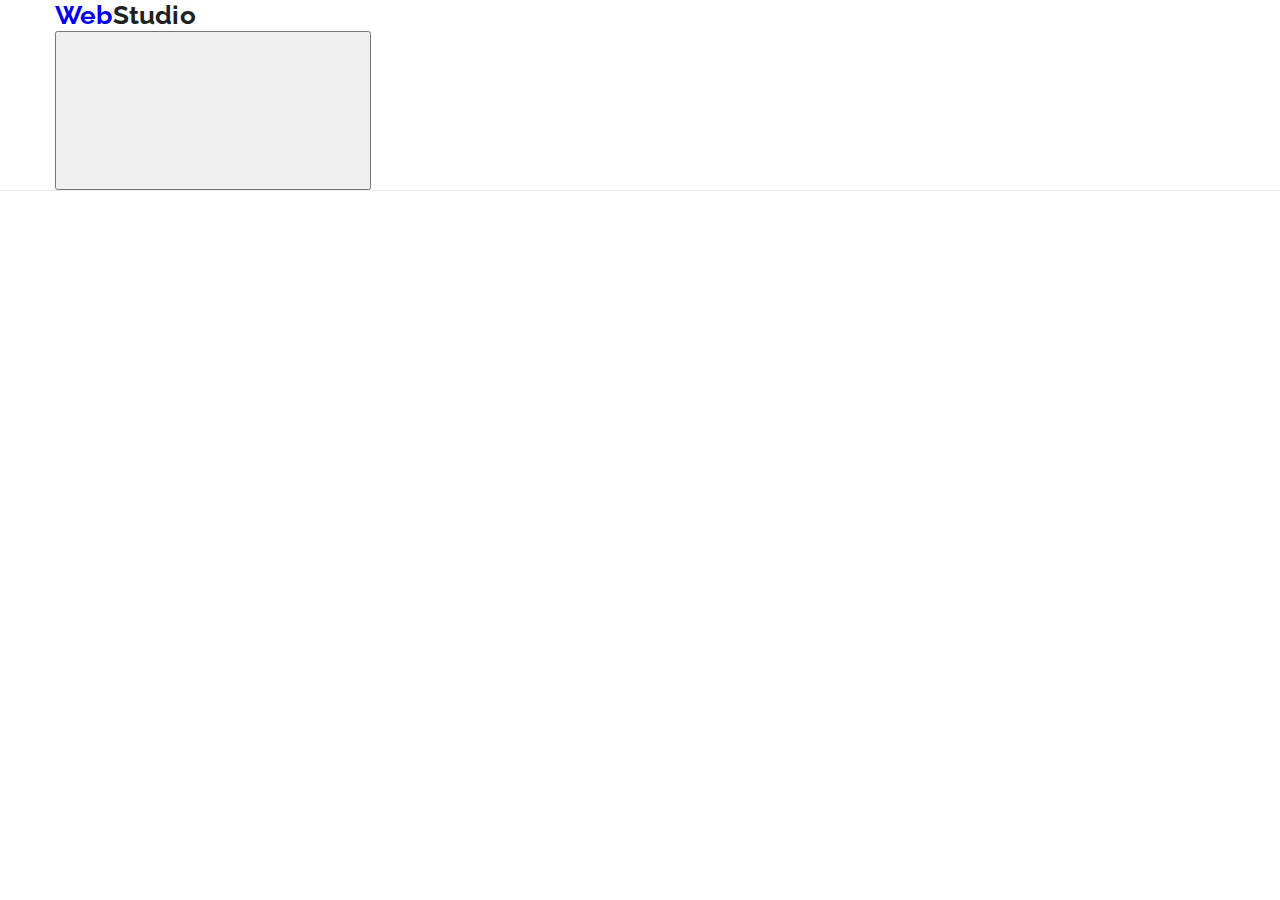
==== index.html @ 65d3c12d "hw-8" ====
<!DOCTYPE html>
<html lang="en">

<head>
    <meta charset="UTF-8">
    <meta name="viewport" content="width=device-width, initial-scale=1.0">
    <title>Document</title>
    <link rel="stylesheet" href="https://cdnjs.cloudflare.com/ajax/libs/modern-normalize/1.0.0/modern-normalize.min.css">
    <link href="https://fonts.googleapis.com/css2?family=Raleway:wght@700&family=Roboto:wght@400;500;700;900&display=swap" rel="stylesheet">
    <link rel="stylesheet" href="./css/main.css">
    <link rel="preconnect" href="https://fonts.gstatic.com">
    
</head>

<body>
    <!--Navbar-->
    <header>
        <div class="container" >
            <nav class="nav-bar">
                <a href="index.html" class="logo-title"> 
                    Web<span class="logoweb" >Studio</span>
                </a>
                <button class="burger-btn">
                    <svg class="burger-icon">
                        <use></use>
                    </svg>
                </button>
                <ul class="list-nav list">
                    <li class="item"><a class="current" href="./index.html" >Студия</a></li>
                    <li class="item"><a class="head-link" href="./portfolio.html">Портфолио</a></li>
                    <li class="item"><a class="head-link" href="#" >Контакты</a></li>
                </ul>
            </nav>  

    <!--Contacts container-->

            <ul class="auth-nav list">
                <li class="email-link">
                    <a href="mailto:info@devstudio.com" class="contacts">
                        <svg class="icon-envelope">
                        <use href="./img/sprite.svg#icon-envelope"></use>
                        </svg>info@devstudio.com </a >
                </li>
                <li class="tel-link">
                    <a href="tel:380961111111" class="contacts">
                        <svg class="icon-smartphone">
                            <use href="./img/sprite.svg#icon-smartphone"></use>
                            </svg>+38 096 111 11 11</a>

                </li>
            </ul>
        
        </div>
    </header>


    <!--Hero-->
<!-- 
    <main>
        <section class="hero">
            <div class="overlay">
            <h1 class="slogan-title">ЭФФЕКТИВНЫЕ РЕШЕНИЯ ДЛЯ ВАШЕГО БИЗНЕСА</h1>
            <a  class="modal-button"  href="#" data-modal-open >Заказать услугу</a>
            </div>
        </section> -->

    <!--Features-->

<!-- 
    <section class="features">
        <div class="section-features container">
            <ul class="list">
                <li class="skils">
                    <div class="skills-icon-link">
                        <svg class="skill-icon">
                            <use href="./img/sprite.svg#icon-antenna"></use>
                        </svg>
                    </div>
                    <h3 class="skils-list">ВНИМАНИЕ К ДЕТАЛЯМ</h3>
                    <p class="skils-title">Идейные соображения, а также начало повседневной работы по формированию позиции.</p>
                </li>
                <li class="skils">
                    <div class="skills-icon-link">
                        <svg class="skill-icon">
                            <use href="./img/sprite.svg#icon-clock"></use>
                        </svg>
                    </div>
                    <h3 class="skils-list">ПУНКТУАЛЬНОСТЬ</h3>
                    <p class="skils-title">Задача организации, в особенности же рамки и место обучения кадров влечет за собой.</p>
                </li>
                <li class="skils">
                    <div class="skills-icon-link">
                        <svg class="skill-icon">
                            <use href="./img/sprite.svg#icon-diagram"></use>
                        </svg>
                    </div>
                    <h3 class="skils-list">ПЛАНИРОВАНИЕ</h3>
                    <p class="skils-title">Равным образом консультация с широким активом в значительной степени обуславливает.</p>

                </li>
                <li class="skils">
                    <div class="skills-icon-link">
                        <svg class="skill-icon">
                            <use href="./img/sprite.svg#icon-astronaut"></use>
                        </svg>
                    </div>
                    <h3 class="skils-list">СОВРЕМЕННЫЕ ТЕХНОЛОГИИ </h3>
                    <p class="skils-title">Значимость этих проблем настолько очевидна, что реализация плановых заданий.</p>
                </li>
            </ul>
        </div>
    </section> -->

        <!--What are we doing-->
        <!-- <div class="img-container">
                <div>
                    <h2 class="section-slogan">Чем мы занимаемся</h2>
                        <ul class="img list">
                            <li>
                                <div class="product">
                                    <img  src="./img/laptop.jpg" alt="coding1">
                                    <div class="image-overlay">
                                        <h3 class="image-title">ДОСТУПНЫЕ ПРИЛОЖЕНИЯ</h3>
                                    </div>
                                </div>
                            </li>
                            <li>
                                <div class="product">
                                    <img class="coding-photo "  src="./img/iphone.jpg" alt="coding2">
                                    <div class="image-overlay">
                                        <h3 class="image-title">МОБИЛЬНЫЕ ПРИЛОЖЕНИЯ</h3>
                                    </div>
                                </div>   
                            </li>
                            
                            <li>
                                <div class="product">
                                    <img  src="./img/pixels.jpg" alt="coding3">
                                    <div class="image-overlay">
                                        <h3 class="image-title">ДИЗАЙНЕРСКИЕ РЕШЕНИЯ</h3>
                                    </div>
                                </div>   
                            </li> 
                            
                        </ul>
                </div> 
        </div> -->

        <!--Our team section-->
        <!-- <section class="our-team-container">
            <div class="our-team">
                <h2 class="section-slogan">Наша команда</h2>
                <ul class="team list">
                    <li class="team-person">
                        <img src="./img//igor.jpg" alt="photo of igor" width="270">
                        <div class="descr-container">
                            <h3 class="names">Игорь Демьяненько</h3>
                            <p class="profession">Product Designer</p>
                            <ul class="social-links list">
                                <li class="instagram">
                                    <a class="icon-link" href="#">
                                        <svg class="social-icon">
                                            <use href="./img/sprite.svg#icon-instagram"></use>
                                        </svg>
                                    </a>
                                </li>
                                <li class="twitter">
                                    <a class="icon-link" href="#">
                                        <svg class="social-icon">
                                            <use href="./img/sprite.svg#icon-twitter"></use>
                                        </svg>
                                    </a>
                                </li>
                                <li class="facebook">
                                    <a class="icon-link" href="#">
                                        <svg class="social-icon">
                                            <use href="./img/sprite.svg#icon-facebook"></use>
                                        </svg>
                                    </a>
                                </li>
                                <li class="linkedin">
                                    <a class="icon-link" href="#">
                                        <svg class="social-icon">
                                            <use href="./img/sprite.svg#icon-linkedin"></use>
                                        </svg>
                                    </a>
                                </li>
                            </ul>
                        </div>
                    </li>
                    <li class="team-person">
                        <img src="./img//olga.jpg" alt="photo of olga" width="270">
                        <div class="descr-container">
                            <h3 class="names">Ольга Репина</h3>
                            <p class="profession">Frontend Developer</p>
                            <ul class="social-links list">
                                <li class="instagram">
                                    <a class="icon-link" href="#">
                                        <svg class="social-icon">
                                            <use href="./img/sprite.svg#icon-instagram"></use>
                                        </svg>
                                    </a>
                                </li>
                                <li class="twitter">
                                    <a class="icon-link" href="#">
                                        <svg class="social-icon">
                                            <use href="./img/sprite.svg#icon-twitter"></use>
                                        </svg>
                                    </a>
                                </li>
                                <li class="facebook">
                                    <a class="icon-link" href="#">
                                        <svg class="social-icon">
                                            <use href="./img/sprite.svg#icon-facebook"></use>
                                        </svg>
                                    </a>
                                </li>
                                <li class="linkedin">
                                    <a class="icon-link" href="#">
                                        <svg class="social-icon">
                                            <use href="./img/sprite.svg#icon-linkedin"></use>
                                        </svg>
                                    </a>
                                </li>
                            </ul>
                        </div>
                    </li>
                    <li class="team-person">
                        <img src="./img/nikolay.jpg" alt="photo of nikolay" width="270">
                        <div class="descr-container">
                            <h3 class="names">Николай Тарасов</h3>
                            <p class="profession">Marketing</p>
                            <ul class="social-links list">
                                <li class="instagram">
                                    <a class="icon-link" href="#">
                                        <svg class="social-icon">
                                            <use href="./img/sprite.svg#icon-instagram"></use>
                                        </svg>
                                    </a>
                                </li>
                                <li class="twitter">
                                    <a class="icon-link" href="#">
                                        <svg class="social-icon">
                                            <use href="./img/sprite.svg#icon-twitter"></use>
                                        </svg>
                                    </a>
                                </li>
                                <li class="facebook">
                                    <a class="icon-link" href="#">
                                        <svg class="social-icon">
                                            <use href="./img/sprite.svg#icon-facebook"></use>
                                        </svg>
                                    </a>
                                </li>
                                <li class="linkedin">
                                    <a class="icon-link" href="#">
                                        <svg class="social-icon">
                                            <use href="./img/sprite.svg#icon-linkedin"></use>
                                        </svg>
                                    </a>
                                </li>
                            </ul>
                        </div>
                    </li>
                    <li class="team-person">
                        <img src="./img//mihail.jpg" alt="photo of mihail" width="270">
                        <div class="descr-container">
                            <h3 class="names">Михаил Ермаков</h3>
                            <p class="profession">UI Designer</p>
                            <ul class="social-links list">
                                <li class="instagram">
                                    <a class="icon-link" href="#">
                                        <svg class="social-icon">
                                            <use href="./img/sprite.svg#icon-instagram"></use>
                                        </svg>
                                    </a>
                                </li>
                                <li class="twitter">
                                    <a class="icon-link" href="#">
                                        <svg class="social-icon">
                                            <use href="./img/sprite.svg#icon-twitter"></use>
                                        </svg>
                                    </a>
                                </li>
                                <li class="facebook">
                                    <a class="icon-link" href="#">
                                        <svg class="social-icon">
                                            <use href="./img/sprite.svg#icon-facebook"></use>
                                        </svg>
                                    </a>
                                </li>
                                <li class="linkedin">
                                    <a class="icon-link" href="#">
                                        <svg class="social-icon">
                                            <use href="./img/sprite.svg#icon-linkedin"></use>
                                        </svg>
                                    </a>
                                </li>
                            </ul>
                        </div>
                    </li>
                </ul>
            </div>
        </section> -->
<!--Regular customers-->
<!-- <section>
    <div class="clients-container">
        <h2 class="section-slogan">Постоянные клиенты</h2>
        <ul class="logo-list list">
            <li class="logo">
                <a class="logo-link" href="#">
                    <svg class="logo-icon">
                        <use href="./img/sprite.svg#icon-logo"  ></use>
                    </svg>
                </a>
            </li>
            <li class="logo">
                <a class="logo-link" href="#">
                    <svg class="logo-icon">
                        <use href="./img/sprite.svg#icon-logo-2"></use>
                    </svg>
                </a>
            </li>
            <li class="logo">
                <a class="logo-link" href="#">
                    <svg class="logo-icon">
                        <use href="./img/sprite.svg#icon-logo-3"></use>
                    </svg>
                </a>
            </li>
            <li class="logo">
                <a class="logo-link" href="#">
                    <svg class="logo-icon" >
                        <use href="./img/sprite.svg#icon-logo-4-1" ></use>
                    </svg>
                </a>
            </li>
            <li class="logo">
                <a class="logo-link" href="#">
                    <svg class="logo-icon">
                        <use href="./img/symbol-defs.svg#icon-logo-5-2"  ></use>
                    </svg>
                </a>
            </li>
            <li class="logo">
                <a class="logo-link" href="#">
                    <svg class="logo-icon" >
                        <use href="./img/sprite.svg#icon-logo-6-1" ></use>
                    </svg>
                </a>
            </li>
        </ul>
    </div>
</section>

</main> -->

    <!--Footer -->
    <!-- <footer class="page-footer">
        <div class="footer-container" >
            <div class="first-column">
                <a class="logo-title" href="./index.html">
                    <span>Web</span><span class="studio-footer">Studio</span>
                </a>
                <address class="location">
                    <span class="location-adress">г. Киев, пр-т Леси Украинки, 26</span> 
                </address>
                <ul class="footer-contacts">
                    <li class="footer-email"><a class="contacts-email"
                            href="mailto:info@devstudio.com">info@devstudio.com</a></li>
                    <li class="footer-tel"><a class="contacts-tel" href="tel:+380961111111">+38 096 111 11 11</a></li>
                </ul>
            </div>
        
        <div class="second-column">
            <p class="subscribe">Присоединяйтесь</p>
            <ul class="footer-social-links list">
                <li class="footer-social-item">
                    <a class="footer-icon-link" href="#">
                        <svg class="footer-social-icon">
                            <use href="./img/sprite.svg#icon-instagram"></use>
                        </svg>
                    </a>
                </li>
                <li class="footer-social-item">
                    <a class="footer-icon-link" href="#">
                        <svg class="footer-social-icon">
                            <use href="./img/sprite.svg#icon-twitter"></use>
                        </svg>
                    </a>
                </li>
                <li class="footer-social-item">
                    <a class="footer-icon-link" href="#">
                        <svg class="footer-social-icon">
                            <use href="./img/sprite.svg#icon-facebook"></use>
                        </svg>
                    </a>
                </li>
                <li class="footer-social-item">
                    <a class="footer-icon-link" href="#">
                        <svg class="footer-social-icon">
                            <use href="./img/sprite.svg#icon-linkedin"></use>
                        </svg>
                    </a>
                </li>
            </ul>
        </div>
        <div class="third-column">
            <p class="subscribe">ПОДПИШИТЕСЬ НА РАССЫЛКУ</p>
            <div class="input-foot-container">
                <label for="footer-mail">
                    <input class="footer-input" type="email" name="mail" id="footer-mail" placeholder="E-mail">
                </label>
                <button type="submit" class="subscribe-btn">Подпишитесь
                    <svg class="icon-send" width="24" height="24">
                        <use href="./img/sprite.svg#icon-icon-send"></use>
                    </svg>
                </button>

            </div>
        </div>
    </div>
    </footer> -->

    <!-- <div class="backdrop is-hidden" data-modal>
        <div class="modal">
            <button class="modal-close-button" data-modal-close>&#10006;</button>
            <div class="modal-form-container">
                <h2 class="modal-name">Оставьте свои данные, мы вам перезвоним</h2>
                <form class="form-field">
                    <div class="info-input">
                        <label for="name">Имя</label>
                        <input type="text" name="name" id="name">
                        <svg class="modal-icon" width="18" height="18">
                            <use href="./img/sprite.svg#icon-person-black"></use>
                        </svg>
                    </div>
                    <div class="info-input">
                        <label for="tel">Телефон</label>
                        <input type="tel" name="tel" id="tel">
                        <svg class="modal-icon" width="18" height="18">
                            <use href="./img/sprite.svg#icon-phone-black"></use>
                        </svg>
                    </div>
                    <div class="info-input">
                        <label for="mail">Почта</label  >
                        <input type="email" name="mail" id="mail" >
                        <svg class="modal-icon" width="18" height="18">
                            <use href="./img/sprite.svg#icon-email-black"></use>
                        </svg>
                    </div>
                    <div class="info-input">
                        <label for="comment">коментарий </label>
                        <textarea name="comment" id="comment" cols="30" rows="10" placeholder="Введите текст"></textarea>
                    </div>
                </form>
                <div class="policy">
                    <label for="policy" class="modal-policy-text">
                        <input class="modal-checkbox visually-hidden" type="checkbox" name="policy" id="policy">
                        <span class="icon">
                            Соглашаюсь с рассылкой и принимаю  <a class="terms" href="#">Условия договора</a>
                        </span>
                    </label>
                </div>

                <button type="submit" class="modal-submit">Отправить</button>

            </div>
        </div>
    </div> -->

    <script src="./js/modal.js"></script>
</body>

</html>
---- css/main.css ----
:root {
  --main-background-color:  #FFFFFF;
  --sec-background-color:#F5F4FA;
  --dark-background-color:#2F303A;
  --accent-color: #2196F3;
  --main-color: #212121;
  --secondary-color: #757575;
}

.modal-button {
  display: inline-block;
  min-width: 200px;
  border-radius: 4px;
  padding: 10px 32px;
  font-weight: 700;
  font-size: 16px;
  line-height: 1.9;
  text-decoration: none;
  text-align: center;
  color: var(--main-background-color);
  background: var(--accent-color);
}

.section-slogan {
  margin-bottom: 50px;
  margin-top: 0;
  font-size: 36px;
  line-height: 1.17;
  text-align: center;
}

.subscribe-btn {
  padding: 10px 29px;
  margin-left: 12px;
  font-size: 16px;
  line-height: 1.87;
  font-weight: 700;
  letter-spacing: 0.03em;
  display: flex;
  align-items: center;
  justify-content: center;
  border-style: none;
  color: var(--main-background-color);
  background-color: var(--accent-color);
  box-shadow: 0px 4px 4px rgba(0, 0, 0, 0.15);
  border-radius: 4px;
  cursor: pointer;
}

.page-footer {
  padding-left: 15px;
  padding-right: 15px;
  margin-left: auto;
  margin-right: auto;
  height: 252px;
  padding-top: 60px;
  padding-bottom: 60px;
  background-color: var(--dark-background-color);
}

body {
  background-color: var(--main-background-color);
  font-weight: 400;
  font-size: 14px;
  letter-spacing: 0.015em;
  font-family: Roboto, sans-serif;
}

a {
  text-decoration: none;
  display: block;
}

li {
  list-style: none;
  font-family: Roboto;
}

section {
  padding: 94px 0;
}

.container {
  width: 100%;
  padding: 0 15px;
}

@media screen and (min-width: 480px) {
  .container {
    width: 480px;
    margin: 0 auto;
  }
}

@media screen and (min-width: 768px) {
  .container {
    width: 720px;
  }
}

@media screen and (min-width: 1200px) {
  .container {
    width: 1200px;
  }
}

header {
  border-bottom: 1px solid #ECECEC;
  background-color: var(--main-background-color);
}

.list-nav {
  display: none;
}

.auth-nav {
  display: none;
}

.logo-title {
  margin-right: 93px;
  font-family: Raleway, sans-serif;
  text-decoration: none;
  font-weight: 700;
  font-size: 26px;
  line-height: 1.19;
}

.logoweb {
  color: #212121;
}

.overlay {
  width: 696px;
  margin: 0 auto;
}

.hero {
  max-width: 1600px;
  height: 600px;
  padding-top: 200px;
  padding-bottom: 200px;
  margin: 0 auto;
  text-align: center;
  background-image: url(../img/winter.jpg);
  background-repeat: no-repeat;
  background-size: cover;
  background-position: center;
  background-image: linear-gradient(to right, rgba(47, 48, 58, 0.4), rgba(47, 48, 58, 0.4)), url(../img/winter.jpg);
  text-align: center;
  background-color: var(--dark-background-color);
}

.slogan-title {
  display: block;
  margin-right: auto;
  margin-left: auto;
  width: 696px;
  margin-top: 0;
  margin-bottom: 30px;
  color: var(--main-background-color);
  font-weight: 900;
  font-size: 44px;
  line-height: 1.36;
  letter-spacing: 0.06em;
  text-transform: uppercase;
  text-align: center;
}

.modal-button {
  display: inline-block;
  min-width: 200px;
  border-radius: 4px;
  padding: 10px 32px;
  font-weight: 700;
  font-size: 16px;
  line-height: 1.9;
  text-decoration: none;
  text-align: center;
  color: var(--main-background-color);
  background: var(--accent-color);
}

/*Features*/
.skill-icon {
  width: 70px;
  height: 70px;
  display: flex;
  align-items: center;
  justify-content: center;
  transition-property: background-color, color;
  transition: 250ms;
  transition-timing-function: cubic-bezier(0.4, 0, 0.2, 1);
}

.skills-icon-link {
  display: flex;
  align-items: center;
  justify-content: center;
  margin: 0 0 30px 0;
  width: 270px;
  height: 120px;
  background: #F5F4FA;
  border-radius: 4px;
  transition-property: background-color, color;
  transition: 250ms;
  transition-timing-function: cubic-bezier(0.4, 0, 0.2, 1);
}

.features {
  padding-top: 94px;
  padding-bottom: 0;
}

.skils {
  margin-right: 30px;
}

.skils:last-child {
  margin: 0;
}

.skils-list {
  margin-top: 0;
  margin-bottom: 10px;
  font-size: 14px;
  text-transform: uppercase;
}

.skils-title {
  flex-wrap: wrap;
  margin-top: 0;
  margin-bottom: 0;
  line-height: 1.71;
  color: #757575;
}

.title-list {
  color: var(--main-color);
  font-weight: bold;
  font-size: 14px;
  line-height: 16px;
}

.text-title {
  color: var(--secondary-color);
  margin-top: 10px;
  margin-right: 30px;
  width: 270px;
  height: 75px;
  font-weight: normal;
  font-size: 14px;
  line-height: 24px;
}

.img-container {
  padding-top: 94px;
  padding-bottom: 94px;
  width: 1200px;
  padding-left: 15px;
  padding-right: 15px;
  margin-left: auto;
  margin-right: auto;
}

.img {
  display: flex;
  justify-content: space-between;
}

.section-slogan {
  margin-bottom: 50px;
  margin-top: 0;
  font-size: 36px;
  line-height: 1.17;
  text-align: center;
}

.product {
  display: flex;
  position: relative;
}

.image-overlay {
  position: absolute;
  display: flex;
  align-items: center;
  justify-content: center;
  margin: 0;
  width: 370px;
  height: 70px;
  bottom: 0;
  left: 0;
  text-transform: uppercase;
  color: var(--main-background-color);
  background: rgba(47, 48, 58, 0.8);
}

.image-title {
  margin-top: 0;
  margin-bottom: 0;
  text-transform: uppercase;
  color: var(--main-background-color);
}

.our-team-container {
  padding-left: 15px;
  padding-right: 15px;
  margin-left: auto;
  margin-right: auto;
  padding-bottom: 94px;
  padding-top: 94px;
}

.descr-container {
  padding-top: 30px;
  padding-bottom: 30px;
}

.names {
  margin-top: 0;
  margin-bottom: 10px;
  font-weight: 500;
  font-size: 16px;
  line-height: 1.19;
  text-align: center;
  color: var(--text-color);
}

.team-person {
  margin-right: 30px;
  padding: 0;
  background: #FFFFFF;
  box-shadow: 0px 1px 3px rgba(0, 0, 0, 0.12), 0px 1px 1px rgba(0, 0, 0, 0.14), 0px 2px 1px rgba(0, 0, 0, 0.2);
  border-radius: 0px 0px 4px 4px;
}

.team-person:last-child {
  margin-right: 0;
}

.profession {
  margin-top: 0;
  margin-bottom: 0;
  font-size: 16px;
  line-height: 1.19;
  text-align: center;
  color: var(--secondary-color);
}

.our-team-container {
  background-color: var(--sec-background-color);
}

.social-links {
  display: flex;
  justify-content: space-between;
  margin-right: 30px;
  margin-left: 32px;
  margin-top: 16px;
}

.icon-link {
  display: flex;
  justify-content: center;
  align-items: center;
  width: 44px;
  height: 44px;
  color: #afb1b8;
  border-radius: 50%;
  transition-property: background-color, color;
  transition: 250ms;
  transition-timing-function: cubic-bezier(0.4, 0, 0.2, 1);
}

.icon-link:hover, .icon-link:focus {
  color: var(--main-background-color);
  background-color: var(--accent-color);
}

.social-icon {
  width: 20px;
  height: 20px;
}

.logo-list {
  display: flex;
  justify-content: space-between;
}

.logo-link {
  display: flex;
  justify-content: center;
  align-items: center;
  width: 170px;
  height: 90px;
  margin-right: 30px;
  color: #afb1b8;
  fill: currentColor;
  border: 1px solid #AFB1B8;
  box-sizing: border-box;
  border-radius: 4px;
  transition-property: color;
  transition: 250ms;
  transition-timing-function: cubic-bezier(0.4, 0, 0.2, 1);
}

.logo-link:last-child {
  margin: 0;
}

.logo-icon {
  width: 79px;
  height: 52px;
}

.logo-link:hover,
.logo-link:focus {
  color: var(--accent-color);
  border-color: var(--accent-color);
}

.footer-container {
  display: flex;
  align-items: baseline;
}

.location {
  margin-top: 20px;
  margin-bottom: 9px;
  font-style: normal;
  font-weight: 400;
  font-size: 14px;
  line-height: 1.71;
  color: var(--sec-background-color);
}

.studio-footer {
  color: var(--main-background-color);
}

.contacts-tel,
.contacts-email {
  display: inline-block;
  font-weight: 400;
  font-size: 14px;
  line-height: 1.14;
  text-decoration: none;
  color: var(--secondary-color);
  transition: color 250ms cubic-bezier(0.4, 0, 0.2, 1);
}

.footer-email {
  margin-bottom: 9px;
}

.footer-contacts {
  list-style: none;
  margin-top: 0;
  margin-bottom: 0;
  padding: 0;
}

.first-column {
  margin-right: 70px;
}

.third-column {
  margin-left: auto;
}

.input-foot-container {
  display: flex;
}

.subscribe {
  margin-top: 0;
  margin-bottom: 20px;
  font-weight: 700;
  font-size: 14px;
  line-height: 1.14;
  letter-spacing: 0.03em;
  text-transform: uppercase;
  color: var(--main-background-color);
}

.footer-social-item:not(:last-child) {
  margin-right: 10px;
}

.footer-icon-link {
  display: flex;
  justify-content: center;
  align-items: center;
  width: 44px;
  height: 44px;
  color: var(--main-background-color);
  fill: currentColor;
  background-color: rgba(255, 255, 255, 0.1);
  border-radius: 50%;
  transition-property: background-color;
  transition: 250ms;
  transition-timing-function: cubic-bezier(0.4, 0, 0.2, 1);
}

.footer-icon-link:hover, .footer-icon-link:focus {
  background-color: var(--accent-color);
}

.footer-social-icon {
  width: 20px;
  height: 20px;
}

.footer-input {
  width: 358px;
  height: 50px;
  padding-left: 16px;
  outline: transparent;
  color: var(--main-background-color);
  font-weight: 400;
  font-size: 16px;
  line-height: 1.25;
  letter-spacing: 0.03em;
  background-color: transparent;
  border: 1px solid rgba(255, 255, 255, 0.3);
  box-sizing: border-box;
  filter: drop-shadow(0px 4px 4px rgba(0, 0, 0, 0.15));
  border-radius: 4px;
}

.footer-input:focus {
  border-color: var(--accent-color);
}

.footer-input::placeholder {
  font-size: 16px;
  line-height: 1.25;
  display: flex;
  align-items: center;
  color: rgba(255, 255, 255, 0.6);
}

.backdrop {
  position: fixed;
  top: 0;
  left: 0;
  width: 100%;
  height: 100%;
  background-color: rgba(0, 0, 0, 0.5);
  opacity: 1;
  transition: opacity 250ms cubic-bezier(0.4, 0, 0.2, 1);
}

.backdrop.is-hidden {
  opacity: 0;
  pointer-events: none;
}

.backdrop.is-hidden .modal {
  transform: translate(-50%, -50%) scale(0.9);
}

.modal {
  position: absolute;
  top: 50%;
  left: 50%;
  width: 528px;
  height: 581px;
  background-color: var(--main-background-color);
  box-shadow: 0px 1px 3px rgba(0, 0, 0, 0.12), 0px 1px 1px rgba(0, 0, 0, 0.14), 0px 2px 1px rgba(0, 0, 0, 0.2);
  border-radius: 4px;
  transform: translate(-50%, -50%) scale(1);
  transition: transform 250ms cubic-bezier(0.4, 0, 0.2, 1);
}

.modal-close-button {
  position: absolute;
  right: 0;
  margin-top: 8px;
  margin-right: 8px;
  width: 30px;
  height: 30px;
  padding: 6px;
  background-color: var(--main-background-color);
  border: 1px solid rgba(0, 0, 0, 0.1);
  border-radius: 50%;
  box-sizing: border-box;
}

.modal-close-button:hover {
  color: var(--accent-color);
  cursor: pointer;
}

.modal-name {
  margin: 0 0 12px 0;
  text-align: center;
}

.modal-form-container {
  padding: 40px;
}

.form-field label {
  margin-bottom: 4px;
  font-size: 12px;
  line-height: 1.16;
  color: var(--secondary-color);
}

.form-field {
  margin-bottom: 10px;
}

.form-field input {
  height: 40px;
  padding-left: 42px;
  font-size: 14px;
  line-height: 1.14;
  border: 1px solid rgba(33, 33, 33, 0.2);
  box-sizing: border-box;
  border-radius: 4px;
}

textarea {
  resize: none;
  height: 120px;
  padding: 12px 16px;
  font-size: 14px;
  line-height: 1.14;
  border: 1px solid rgba(33, 33, 33, 0.2);
  box-sizing: border-box;
  border-radius: 4px;
}

textarea::placeholder {
  font-size: 14px;
  line-height: 1.16;
  color: rgba(117, 117, 117, 0.5);
}

.info-input {
  position: relative;
  display: flex;
  flex-direction: column;
  margin-bottom: 10px;
}

.terms {
  display: inline-flex;
  font-size: 14px;
  line-height: 1.71;
  color: var(--accent-color);
}

.modal-submit {
  margin: 0 auto;
  padding: 10px 55px;
  font-size: 16px;
  line-height: 1.87;
  font-weight: 700;
  display: flex;
  align-items: center;
  text-align: center;
  border-style: none;
  cursor: pointer;
  color: var(--main-background-color);
  background-color: var(--accent-color);
  box-shadow: 0px 4px 4px rgba(0, 0, 0, 0.15);
  border-radius: 4px;
}

.modal-icon {
  position: absolute;
  top: 50%;
  left: 12px;
}

.form-field input:focus,
.form-field textarea:focus {
  border-color: var(--accent-color);
  outline: transparent;
}

input:focus + .modal-icon {
  fill: var(--accent-color);
}

.visually-hidden {
  -webkit-appearance: none;
  -moz-appearance: none;
  position: absolute;
}

.modal-policy-text {
  display: flex;
  align-items: center;
  font-size: 14px;
  line-height: 1.71;
  color: var(--secondary-color);
}

.policy {
  margin-bottom: 30px;
  display: flex;
  justify-content: center;
}

.modal-checkbox ~ span::before {
  content: '';
  display: inline-flex;
  width: 16px;
  height: 15px;
  margin-right: 8px;
  border: 2px solid var(--dark-background-color);
  border-radius: 2px;
}

.modal-checkbox:focus ~ span::before {
  outline: 2px solid #212121;
}

.modal-checkbox:checked + span::before {
  background-color: var(--accent-color);
  background-image: url(../svg/SVG/icon-check.svg);
  background-size: contain;
  background-origin: border-box;
  border: 2px solid var(--accent-color);
}
/*# sourceMappingURL=main.css.map */
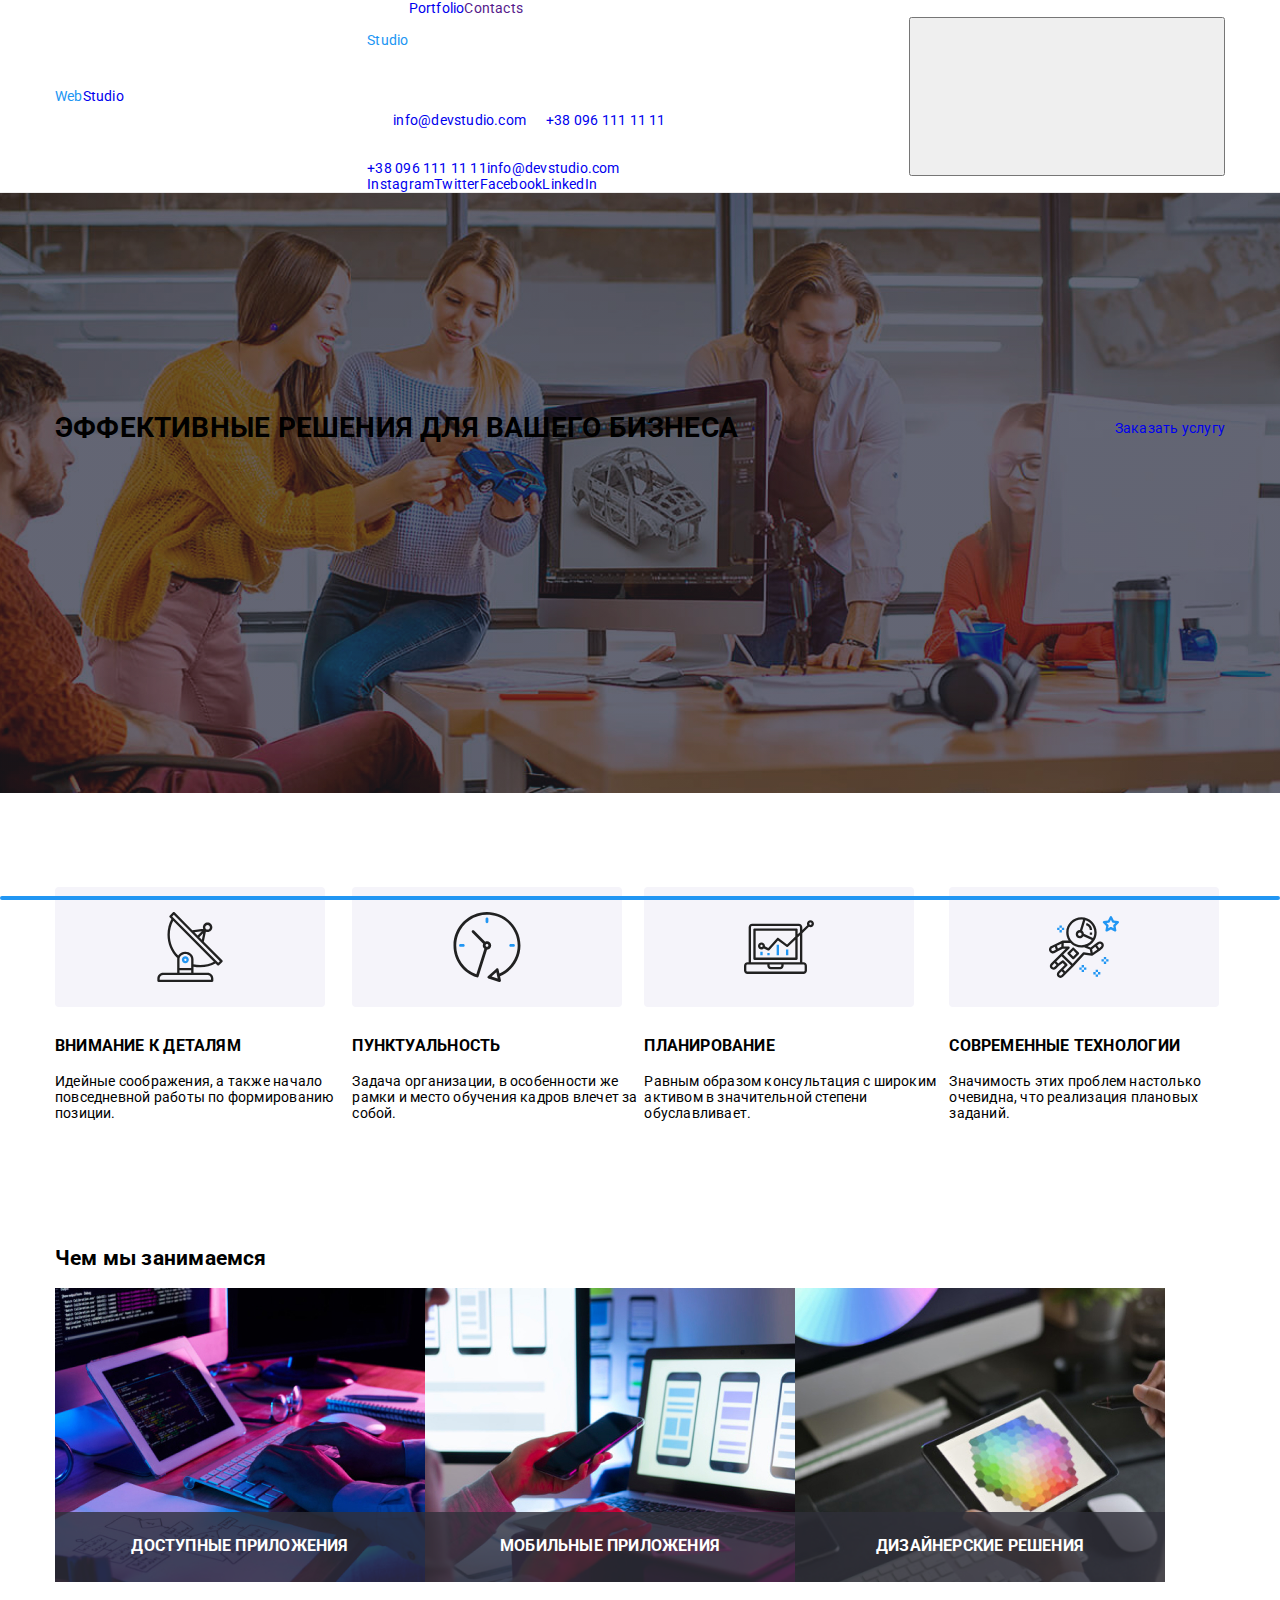
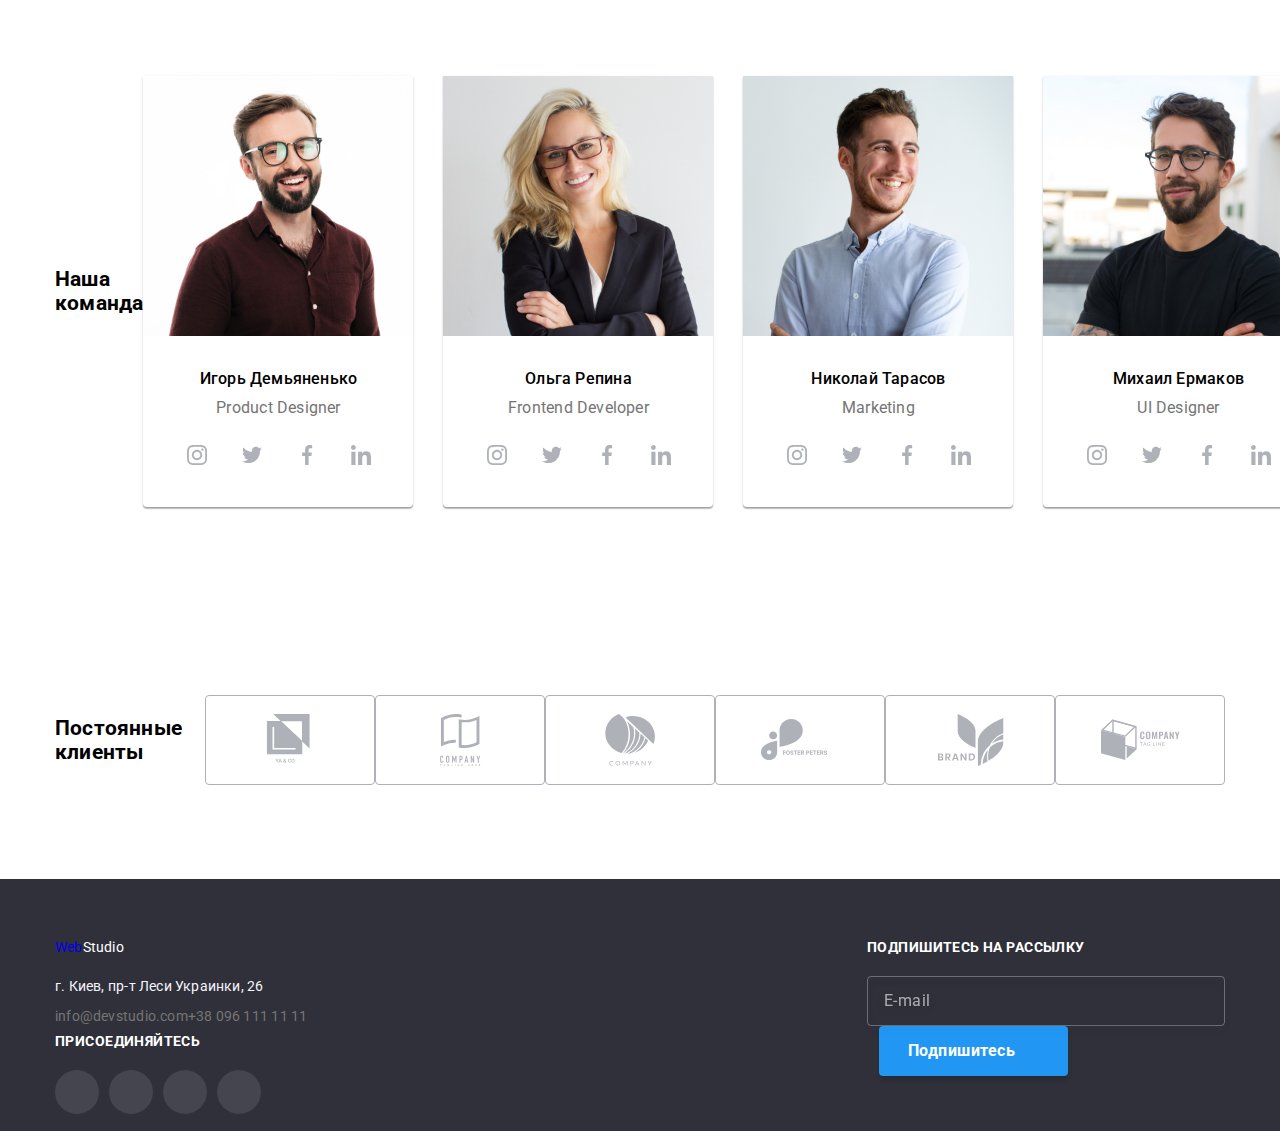
==== commit 71ed187c: "new" ====
--- a/index.html
+++ b/index.html
@@ -14,108 +14,130 @@
 
 <body>
     <!--Navbar-->
-    <header>
-        <div class="container" >
+    <header class="page-header">
+        <div class="nav-container container">
             <nav class="nav-bar">
-                <a href="index.html" class="logo-title"> 
-                    Web<span class="logoweb" >Studio</span>
-                </a>
-                <button class="burger-btn">
-                    <svg class="burger-icon">
-                        <use></use>
-                    </svg>
-                </button>
-                <ul class="list-nav list">
-                    <li class="item"><a class="current" href="./index.html" >Студия</a></li>
-                    <li class="item"><a class="head-link" href="./portfolio.html">Портфолио</a></li>
-                    <li class="item"><a class="head-link" href="#" >Контакты</a></li>
+                <a class="nav-logo-title" href="./index.html">
+                    <span>Web</span>Studio
+                </a>
+            </nav>
+
+            <div class="menu-container" data-menu>
+                <ul class="navigation-links list">
+                    <li class="site-nav"><a class="current" href="./index.html">Studio</a></li>
+                    <li class="site-nav"><a class="nav-link" href="./portfolio.html">Portfolio</a></li>
+                    <li class="site-nav"><a class="nav-link" href="">Contacts</a></li>
                 </ul>
-            </nav>  
-
-    <!--Contacts container-->
-
-            <ul class="auth-nav list">
-                <li class="email-link">
-                    <a href="mailto:info@devstudio.com" class="contacts">
-                        <svg class="icon-envelope">
-                        <use href="./img/sprite.svg#icon-envelope"></use>
-                        </svg>info@devstudio.com </a >
-                </li>
-                <li class="tel-link">
-                    <a href="tel:380961111111" class="contacts">
-                        <svg class="icon-smartphone">
-                            <use href="./img/sprite.svg#icon-smartphone"></use>
+
+                <ul class="navigation-contacts list">
+                    <li class="nav-email"><a class="contacts" href="mailto:info@devstudio.com">
+                            <svg class="icon-envelope">
+                                <use href='./images/symbol-defs.svg#icon-envelope'></use>
+                            </svg>info@devstudio.com</a>
+                    </li>
+                    <li class="nav-tel"><a class="contacts" href="tel:+380961111111">
+                            <svg class="icon-smartphone">
+                                <use href='./images/symbol-defs.svg#icon-smartphone'></use>
                             </svg>+38 096 111 11 11</a>
-
-                </li>
-            </ul>
-        
+                    </li>
+                </ul>
+                <div class="contacts-social">
+                    <ul class="navigation-contacts-adapt list">
+                        <li class="nav-tel-adapt">
+                            <a class="contacts-adapt" href="tel:+380961111111">+38 096 111 11 11</a>
+                        </li>
+                        <li class="nav-email-adapt">
+                            <a class="contacts-adapt" href="mailto:info@devstudio.com">info@devstudio.com</a>
+                        </li>
+                    </ul>
+                    <ul class="social-mob-list list">
+                        <li class="social-mob-item">
+                            <a class="social-mob-link" href="#">Instagram</a>
+                        </li>
+                        <li class="social-mob-item">
+                            <a class="social-mob-link" href="#">Twitter</a>
+                        </li>
+                        <li class="social-mob-item">
+                            <a class="social-mob-link" href="#">Facebook</a>
+                        </li>
+                        <li class="social-mob-item">
+                            <a class="social-mob-link" href="#">LinkedIn</a>
+                        </li>
+                    </ul>
+                </div>
+            </div>
+            <button type="button" class="menu-button" data-menu-button>
+                <svg class="menu-button__icon" >
+                    <use class="icon-menu" href='./images/sprite.svg#burger-icon'></use>
+                    <use class="icon-cross" href='./images/symbol-defs.svg#close-icon'></use>
+                </svg>
+            </button>
+
         </div>
     </header>
 
-
     <!--Hero-->
-<!-- 
+ 
     <main>
         <section class="hero">
-            <div class="overlay">
-            <h1 class="slogan-title">ЭФФЕКТИВНЫЕ РЕШЕНИЯ ДЛЯ ВАШЕГО БИЗНЕСА</h1>
-            <a  class="modal-button"  href="#" data-modal-open >Заказать услугу</a>
+            <div class="hero-container container">
+            <h1 class="hero-title">ЭФФЕКТИВНЫЕ РЕШЕНИЯ ДЛЯ ВАШЕГО БИЗНЕСА</h1>
+            <a  class="button-primary"  href="#" data-modal-open >Заказать услугу</a>
             </div>
-        </section> -->
+        </section> 
 
     <!--Features-->
 
-<!-- 
-    <section class="features">
-        <div class="section-features container">
-            <ul class="list">
-                <li class="skils">
+
+    <section >
+        <div class="skills-container container">
+            <ul class="skills-list list">
+                <li class="skills">
                     <div class="skills-icon-link">
                         <svg class="skill-icon">
                             <use href="./img/sprite.svg#icon-antenna"></use>
                         </svg>
                     </div>
-                    <h3 class="skils-list">ВНИМАНИЕ К ДЕТАЛЯМ</h3>
-                    <p class="skils-title">Идейные соображения, а также начало повседневной работы по формированию позиции.</p>
+                    <h3 class="skill-title">ВНИМАНИЕ К ДЕТАЛЯМ</h3>
+                    <p class="skills-description">Идейные соображения, а также начало повседневной работы по формированию позиции.</p>
                 </li>
-                <li class="skils">
+                <li class="skills">
                     <div class="skills-icon-link">
                         <svg class="skill-icon">
                             <use href="./img/sprite.svg#icon-clock"></use>
                         </svg>
                     </div>
-                    <h3 class="skils-list">ПУНКТУАЛЬНОСТЬ</h3>
-                    <p class="skils-title">Задача организации, в особенности же рамки и место обучения кадров влечет за собой.</p>
+                    <h3 class="skill-title">ПУНКТУАЛЬНОСТЬ</h3>
+                    <p class="skills-description">Задача организации, в особенности же рамки и место обучения кадров влечет за собой.</p>
                 </li>
-                <li class="skils">
+                <li class="skills">
                     <div class="skills-icon-link">
                         <svg class="skill-icon">
                             <use href="./img/sprite.svg#icon-diagram"></use>
                         </svg>
                     </div>
-                    <h3 class="skils-list">ПЛАНИРОВАНИЕ</h3>
-                    <p class="skils-title">Равным образом консультация с широким активом в значительной степени обуславливает.</p>
+                    <h3 class="skill-title">ПЛАНИРОВАНИЕ</h3>
+                    <p class="skills-description">Равным образом консультация с широким активом в значительной степени обуславливает.</p>
 
                 </li>
-                <li class="skils">
+                <li class="skills">
                     <div class="skills-icon-link">
                         <svg class="skill-icon">
                             <use href="./img/sprite.svg#icon-astronaut"></use>
                         </svg>
                     </div>
-                    <h3 class="skils-list">СОВРЕМЕННЫЕ ТЕХНОЛОГИИ </h3>
-                    <p class="skils-title">Значимость этих проблем настолько очевидна, что реализация плановых заданий.</p>
+                    <h3 class="skill-title">СОВРЕМЕННЫЕ ТЕХНОЛОГИИ </h3>
+                    <p class="skills-description">Значимость этих проблем настолько очевидна, что реализация плановых заданий.</p>
                 </li>
             </ul>
         </div>
-    </section> -->
+    </section> 
 
         <!--What are we doing-->
-        <!-- <div class="img-container">
-                <div>
-                    <h2 class="section-slogan">Чем мы занимаемся</h2>
-                        <ul class="img list">
+        <section class="images-container container">
+            <div >
+                    <h2 class="section-title">Чем мы занимаемся</h2>
+                        <ul class="images list">
                             <li>
                                 <div class="product">
                                     <img  src="./img/laptop.jpg" alt="coding1">
@@ -143,14 +165,14 @@
                             </li> 
                             
                         </ul>
-                </div> 
-        </div> -->
-
+                
+            </div> 
+        </section>
         <!--Our team section-->
-        <!-- <section class="our-team-container">
-            <div class="our-team">
-                <h2 class="section-slogan">Наша команда</h2>
-                <ul class="team list">
+        <section class="our-team-section">
+            <div class="container">
+                <h2 class="section-title">Наша команда</h2>
+                <ul class="team-list list">
                     <li class="team-person">
                         <img src="./img//igor.jpg" alt="photo of igor" width="270">
                         <div class="descr-container">
@@ -301,11 +323,11 @@
                     </li>
                 </ul>
             </div>
-        </section> -->
+        </section> 
 <!--Regular customers-->
-<!-- <section>
-    <div class="clients-container">
-        <h2 class="section-slogan">Постоянные клиенты</h2>
+ <section>
+    <div class="clients-container container">
+        <h2 class="section-title">Постоянные клиенты</h2>
         <ul class="logo-list list">
             <li class="logo">
                 <a class="logo-link" href="#">
@@ -353,76 +375,80 @@
     </div>
 </section>
 
-</main> -->
+</main> 
 
     <!--Footer -->
-    <!-- <footer class="page-footer">
-        <div class="footer-container" >
-            <div class="first-column">
-                <a class="logo-title" href="./index.html">
-                    <span>Web</span><span class="studio-footer">Studio</span>
-                </a>
-                <address class="location">
-                    <span class="location-adress">г. Киев, пр-т Леси Украинки, 26</span> 
-                </address>
-                <ul class="footer-contacts">
-                    <li class="footer-email"><a class="contacts-email"
-                            href="mailto:info@devstudio.com">info@devstudio.com</a></li>
-                    <li class="footer-tel"><a class="contacts-tel" href="tel:+380961111111">+38 096 111 11 11</a></li>
-                </ul>
+    <footer class="page-footer">
+        <div class="footer-container container">
+            <div class="footer-unifying">
+                <div class="first-container">
+                    <a class="logo-title-footer" href="./index.html">
+                        <span>Web</span><span class="studio-footer">Studio</span>
+                    </a>
+                    <address class="location">
+                        г. Киев, пр-т Леси Украинки, 26
+                    </address>
+                    <ul class="footer-contacts list">
+                        <li class="footer-email"><a class="contacts-email"
+                                href="mailto:info@devstudio.com">info@devstudio.com</a></li>
+                        <li class="footer-tel"><a class="contacts-tel" href="tel:+380961111111">+38 096 111 11 11</a>
+                        </li>
+                    </ul>
+                </div>
+                <div class="second-container">
+                    <p class="subscribe">ПРИСОЕДИНЯЙТЕСЬ</p>
+                    <ul class="footer-social-links list">
+                        <li class="footer-social-item">
+                            <a class="footer-icon-link" href="#">
+                                <svg class="footer-social-icon">
+                                    <use href='./images/sprite.svg#icon-instagram'></use>
+                                </svg>
+                            </a>
+                        </li>
+                        <li class="footer-social-item">
+                            <a class="footer-icon-link" href="#">
+                                <svg class="footer-social-icon">
+                                    <use href='./images/sprite.svg#icon-twitter'></use>
+                                </svg>
+                            </a>
+                        </li>
+                        <li class="footer-social-item">
+                            <a class="footer-icon-link" href="#">
+                                <svg class="footer-social-icon">
+                                    <use href='./images/sprite.svg#icon-facebook'></use>
+                                </svg>
+                            </a>
+                        </li>
+                        <li class="footer-social-item">
+                            <a class="footer-icon-link" href="#">
+                                <svg class="footer-social-icon">
+                                    <use href='./images/sprite.svg#icon-linkedin'></use>
+                                </svg>
+                            </a>
+                        </li>
+                    </ul>
+                </div>
             </div>
-        
-        <div class="second-column">
-            <p class="subscribe">Присоединяйтесь</p>
-            <ul class="footer-social-links list">
-                <li class="footer-social-item">
-                    <a class="footer-icon-link" href="#">
-                        <svg class="footer-social-icon">
-                            <use href="./img/sprite.svg#icon-instagram"></use>
-                        </svg>
-                    </a>
-                </li>
-                <li class="footer-social-item">
-                    <a class="footer-icon-link" href="#">
-                        <svg class="footer-social-icon">
-                            <use href="./img/sprite.svg#icon-twitter"></use>
-                        </svg>
-                    </a>
-                </li>
-                <li class="footer-social-item">
-                    <a class="footer-icon-link" href="#">
-                        <svg class="footer-social-icon">
-                            <use href="./img/sprite.svg#icon-facebook"></use>
-                        </svg>
-                    </a>
-                </li>
-                <li class="footer-social-item">
-                    <a class="footer-icon-link" href="#">
-                        <svg class="footer-social-icon">
-                            <use href="./img/sprite.svg#icon-linkedin"></use>
-                        </svg>
-                    </a>
-                </li>
-            </ul>
-        </div>
-        <div class="third-column">
-            <p class="subscribe">ПОДПИШИТЕСЬ НА РАССЫЛКУ</p>
-            <div class="input-foot-container">
-                <label for="footer-mail">
-                    <input class="footer-input" type="email" name="mail" id="footer-mail" placeholder="E-mail">
-                </label>
-                <button type="submit" class="subscribe-btn">Подпишитесь
-                    <svg class="icon-send" width="24" height="24">
-                        <use href="./img/sprite.svg#icon-icon-send"></use>
-                    </svg>
-                </button>
+            <div class="third-container">
+                <p class="subscribe">ПОДПИШИТЕСЬ НА РАССЫЛКУ</p>
+
+                <div class="input-foot-cont">
+                    <label class="footer-label" for="footer-mail">
+                        <input class="footer-input" type="email" name="mail" id="footer-mail" placeholder="E-mail">
+                    </label>
+                    <button type="submit" class="subscribe-btn">Подпишитесь
+                        <svg class="icon-send" width='24' height='24'>
+                            <use href='./images/sprite.svg#icon-icon-send'></use>
+                        </svg>
+                    </button>
+                </div>
+
 
             </div>
         </div>
-    </div>
-    </footer> -->
-
-    <!-- <div class="backdrop is-hidden" data-modal>
+    </footer>
+
+     <div class="backdrop is-hidden" data-modal>
         <div class="modal">
             <button class="modal-close-button" data-modal-close>&#10006;</button>
             <div class="modal-form-container">
@@ -467,9 +493,10 @@
 
             </div>
         </div>
-    </div> -->
+    </div> 
 
     <script src="./js/modal.js"></script>
+    <script src="./js/mobile-menu.js"></script>
 </body>
 
 </html>--- a/css/main.css
+++ b/css/main.css
@@ -83,6 +83,9 @@
 .container {
   width: 100%;
   padding: 0 15px;
+  display: flex;
+  align-items: center;
+  justify-content: space-between;
 }
 
 @media screen and (min-width: 480px) {
@@ -96,6 +99,129 @@
   .container {
     width: 720px;
   }
+  .header .container {
+    display: flex;
+    align-items: center;
+  }
+}
+
+.list {
+  display: flex;
+  padding: 0;
+  margin: 0;
+  list-style: none;
+  text-decoration: none;
+}
+
+.auth-nav {
+  display: block;
+  align-items: flex-start;
+}
+
+.nav-bar {
+  display: flex;
+  align-items: center;
+}
+
+.container {
+  display: flex;
+  align-items: center;
+  justify-content: space-between;
+}
+
+.icon-envelope {
+  width: 16px;
+  height: 12px;
+  margin-right: 10px;
+}
+
+.icon-smartphone {
+  width: 10px;
+  height: 16px;
+  margin-right: 10px;
+}
+
+.current,
+.head-link {
+  padding: 32px 0;
+  list-style: none;
+  text-decoration: none;
+  transition-property: color;
+  transition: 250ms;
+  transition-timing-function: cubic-bezier(0.4, 0, 0.2, 1);
+}
+
+.contacts {
+  display: flex;
+  align-items: center;
+  padding: 32px 0 32px 0;
+  fill: currentColor;
+  transition-property: color;
+  transition: 250ms;
+  transition-timing-function: cubic-bezier(0.4, 0, 0.2, 1);
+}
+
+.list-nav,
+.head-link {
+  color: #212121;
+}
+
+.item {
+  margin-right: 50px;
+  position: relative;
+}
+
+.item:last-child {
+  margin: 0px;
+}
+
+.tel-link {
+  margin-left: 50px;
+}
+
+.current::before {
+  content: '';
+  position: absolute;
+  display: inline-block;
+  bottom: 0;
+  left: 0;
+  width: 100%;
+  height: 4px;
+  border-radius: 2px;
+  background-color: var(--accent-color);
+}
+
+.head-link::before {
+  content: '';
+  position: absolute;
+  display: inline-block;
+  bottom: 0;
+  left: 0;
+  width: 100%;
+  height: 4px;
+  border-radius: 2px;
+  background-color: var(--accent-color);
+  transition-property: background-color;
+  transition: 250ms;
+  transition-timing-function: cubic-bezier(0.4, 0, 0.2, 1);
+  transform: scale(0);
+}
+
+.head-link:hover::before,
+.head-link:focus::before {
+  transform: scale(1);
+}
+
+.head-link:focus,
+.head-link:hover,
+.contacts:focus,
+.contacts:hover,
+.contacts-email:focus,
+.contacts-email:hover,
+.contacts-tel:focus,
+.contacts-tel:hover {
+  color: var(--accent-color);
+  cursor: pointer;
 }
 
 @media screen and (min-width: 1200px) {
@@ -107,14 +233,6 @@
 header {
   border-bottom: 1px solid #ECECEC;
   background-color: var(--main-background-color);
-}
-
-.list-nav {
-  display: none;
-}
-
-.auth-nav {
-  display: none;
 }
 
 .logo-title {
@@ -126,8 +244,68 @@
   line-height: 1.19;
 }
 
+.current,
+.nav-logo-title > span,
+.logo-title {
+  color: var(--accent-color);
+}
+
 .logoweb {
   color: #212121;
+}
+
+@media screen and (max-width: 767px) {
+  .list-nav {
+    display: none;
+  }
+  .auth-nav {
+    display: none;
+  }
+  .burger-btn,
+  .mobile-close-btn {
+    padding: 0;
+    top: 10px;
+    right: 15px;
+    position: absolute;
+    background-color: transparent;
+    border: none;
+    cursor: pointer;
+    transition-property: color;
+    transition-duration: 250ms;
+    transition-timing-function: cubic-bezier(0.4, 0, 0.2, 1);
+  }
+  .burger-icon {
+    width: 40px;
+    height: 40px;
+  }
+  .mobile-close-btn {
+    position: absolute;
+    top: 10px;
+    right: 15px;
+  }
+  .mobile-menu {
+    position: absolute;
+    width: 100%;
+    max-width: 480px;
+    height: 100vh;
+    top: 0;
+    left: 50%;
+    transform: translateX(-50%) translateY(-100%);
+    background-color: wheat;
+    padding: 48px 0px;
+  }
+  .mobile-menu.is-open {
+    transform: translateX(-50%) translateY(0%);
+  }
+}
+
+@media screen and (min-width: 767px) {
+  .burger-btn {
+    display: none;
+  }
+  .mobile-menu {
+    display: none;
+  }
 }
 
 .overlay {
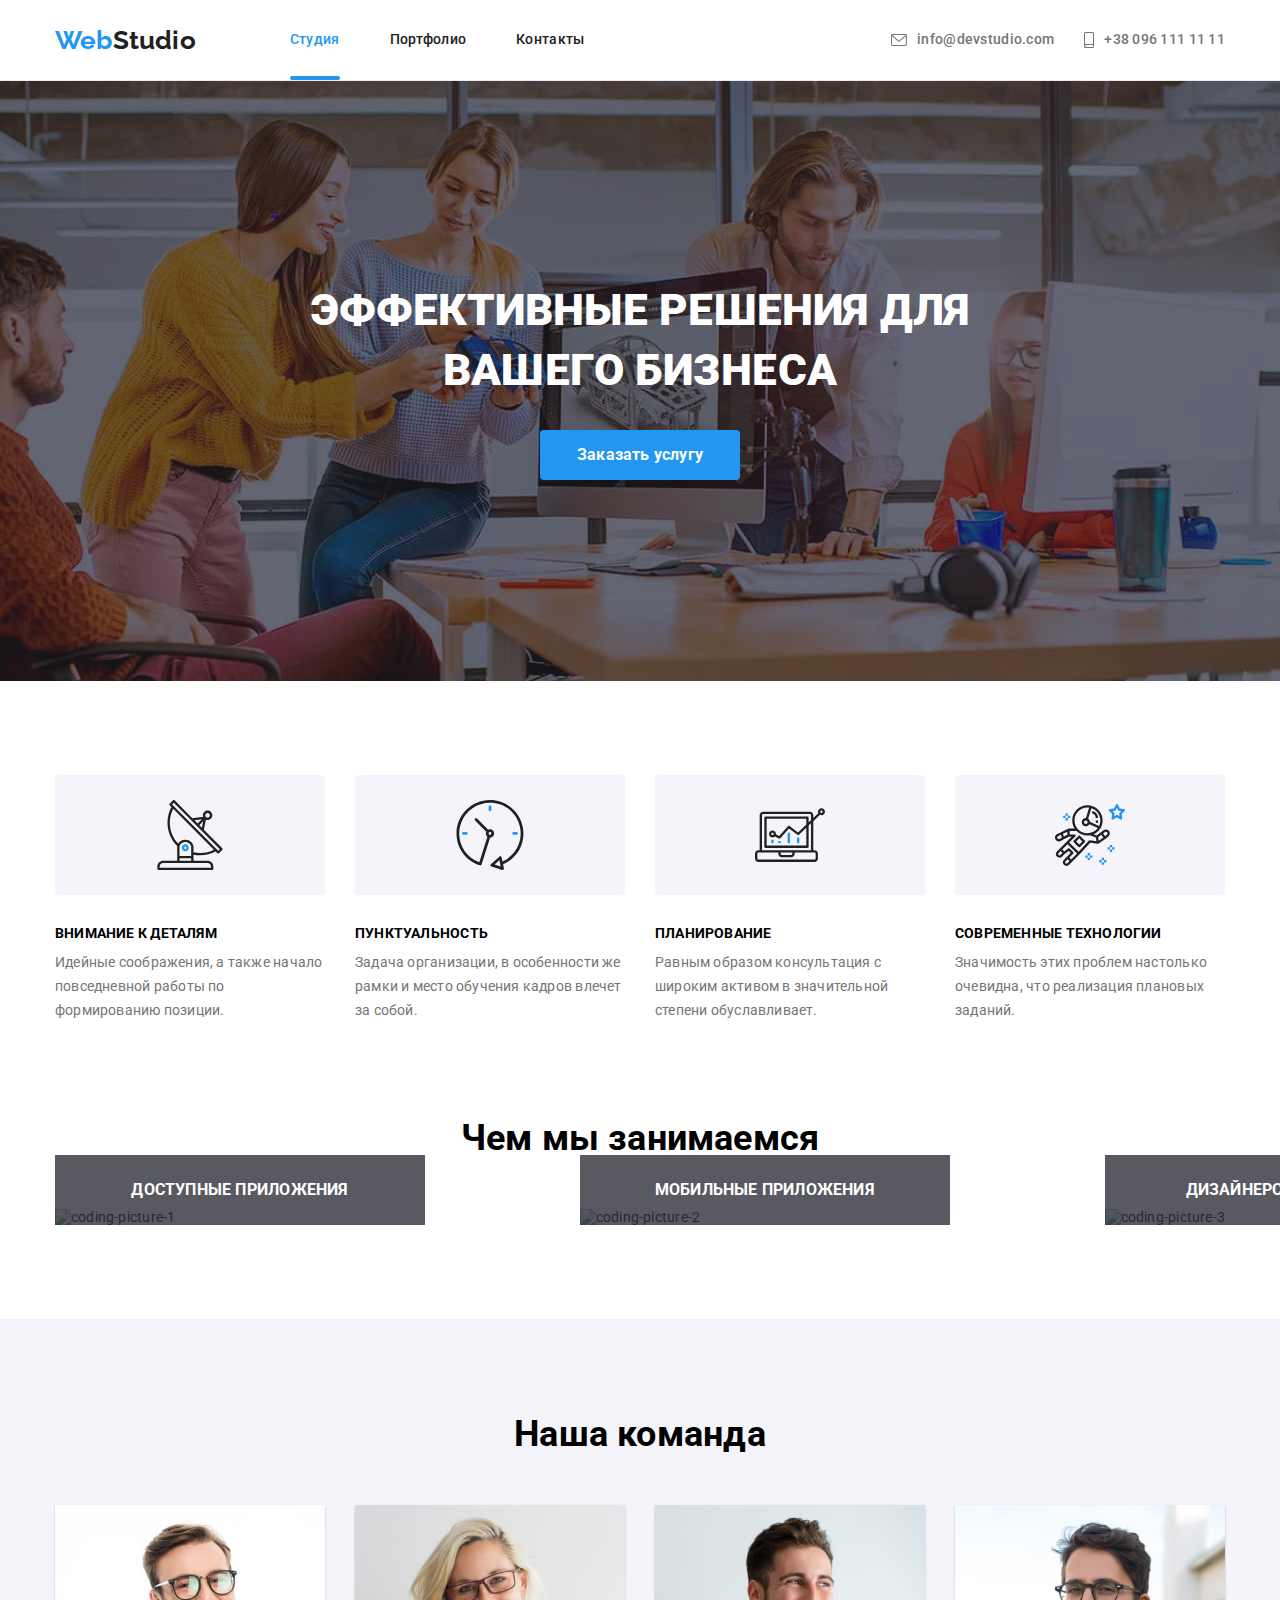
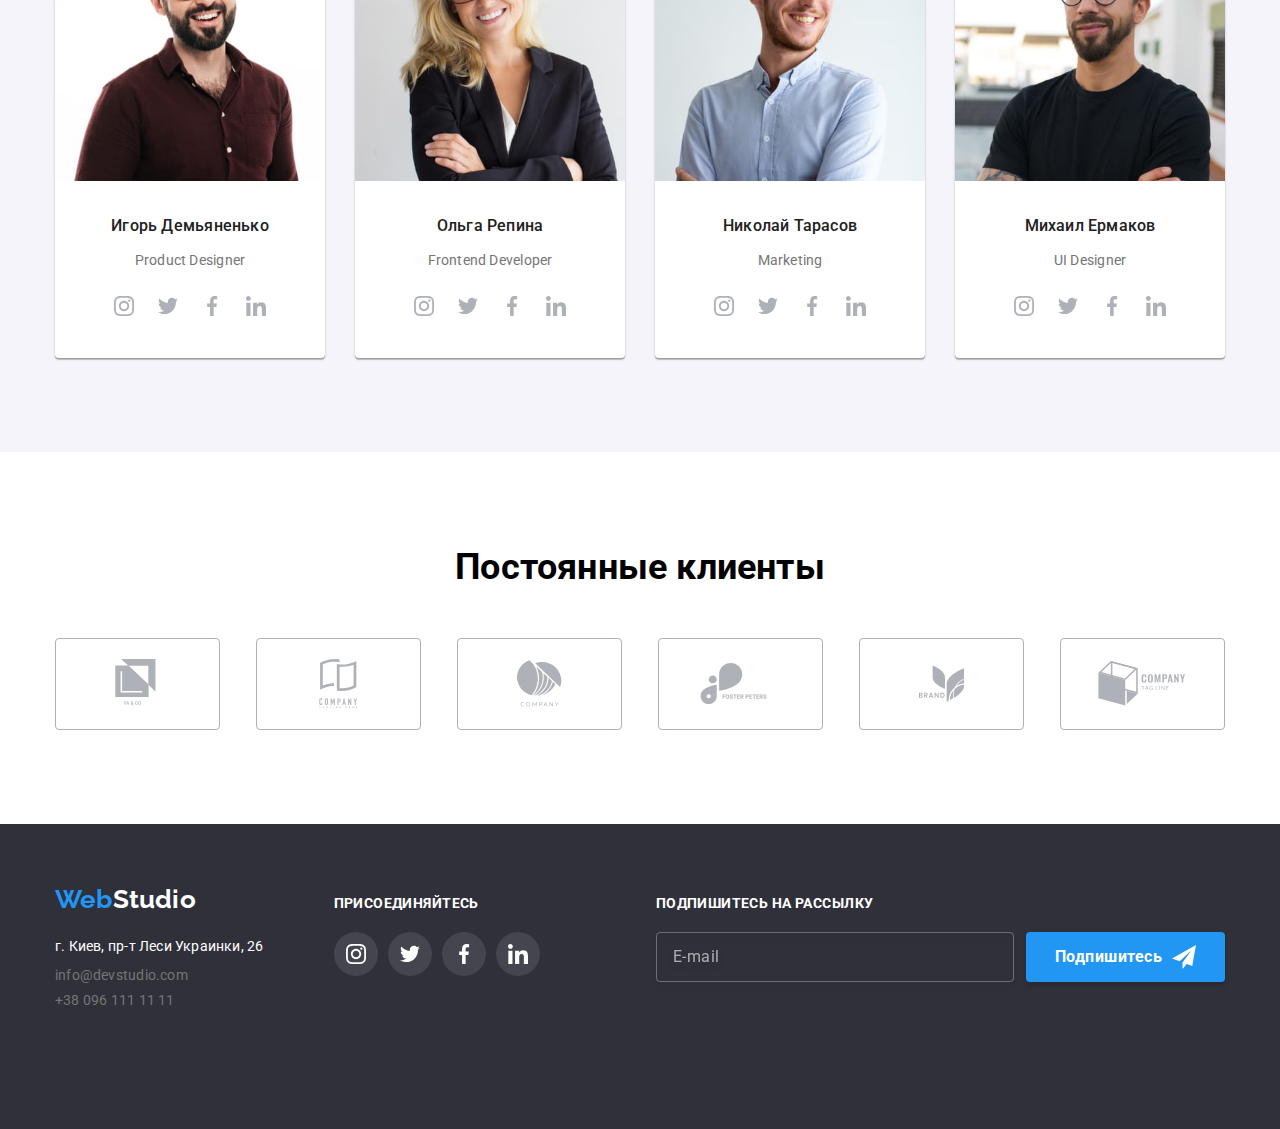
==== commit 25695636: "8" ====
--- a/index.html
+++ b/index.html
@@ -7,7 +7,7 @@
     <title>Document</title>
     <link rel="stylesheet" href="https://cdnjs.cloudflare.com/ajax/libs/modern-normalize/1.0.0/modern-normalize.min.css">
     <link href="https://fonts.googleapis.com/css2?family=Raleway:wght@700&family=Roboto:wght@400;500;700;900&display=swap" rel="stylesheet">
-    <link rel="stylesheet" href="./css/main.css">
+    <link rel="stylesheet" href="./css/main.min.css">
     <link rel="preconnect" href="https://fonts.gstatic.com">
     
 </head>
@@ -24,20 +24,20 @@
 
             <div class="menu-container" data-menu>
                 <ul class="navigation-links list">
-                    <li class="site-nav"><a class="current" href="./index.html">Studio</a></li>
-                    <li class="site-nav"><a class="nav-link" href="./portfolio.html">Portfolio</a></li>
-                    <li class="site-nav"><a class="nav-link" href="">Contacts</a></li>
+                    <li class="site-nav"><a class="current" href="./index.html">Студия</a></li>
+                    <li class="site-nav"><a class="nav-link" href="./portfolio.html">Портфолио</a></li>
+                    <li class="site-nav"><a class="nav-link" href="">Контакты</a></li>
                 </ul>
 
                 <ul class="navigation-contacts list">
                     <li class="nav-email"><a class="contacts" href="mailto:info@devstudio.com">
                             <svg class="icon-envelope">
-                                <use href='./images/symbol-defs.svg#icon-envelope'></use>
+                                <use href='./img/sprite.svg#icon-envelope'></use>
                             </svg>info@devstudio.com</a>
                     </li>
                     <li class="nav-tel"><a class="contacts" href="tel:+380961111111">
                             <svg class="icon-smartphone">
-                                <use href='./images/symbol-defs.svg#icon-smartphone'></use>
+                                <use href='./img/sprite.svg#icon-smartphone'></use>
                             </svg>+38 096 111 11 11</a>
                     </li>
                 </ul>
@@ -67,9 +67,9 @@
                 </div>
             </div>
             <button type="button" class="menu-button" data-menu-button>
-                <svg class="menu-button__icon" >
-                    <use class="icon-menu" href='./images/sprite.svg#burger-icon'></use>
-                    <use class="icon-cross" href='./images/symbol-defs.svg#close-icon'></use>
+                <svg class="menu-button__icon" width='40px' height='40px' >
+                    <use class="icon-menu" href='./img/sprite.svg#burger-icon'></use>
+                    <use class="icon-cross" href='./img/sprite.svg#close-icon'></use>
                 </svg>
             </button>
 
@@ -140,7 +140,9 @@
                         <ul class="images list">
                             <li>
                                 <div class="product">
-                                    <img  src="./img/laptop.jpg" alt="coding1">
+                                    <div class="product">
+                                        <img srcset="./img/coding-pic@2x.jpg 2x" src="./images/coding-pic.jpg"
+                                            alt="coding-picture-1">
                                     <div class="image-overlay">
                                         <h3 class="image-title">ДОСТУПНЫЕ ПРИЛОЖЕНИЯ</h3>
                                     </div>
@@ -148,7 +150,8 @@
                             </li>
                             <li>
                                 <div class="product">
-                                    <img class="coding-photo "  src="./img/iphone.jpg" alt="coding2">
+                                    <img srcset="./img/phone-pic@2x.jpg 2x" src="./images/phone-pic.jpg"
+                                alt="coding-picture-2">
                                     <div class="image-overlay">
                                         <h3 class="image-title">МОБИЛЬНЫЕ ПРИЛОЖЕНИЯ</h3>
                                     </div>
@@ -157,7 +160,8 @@
                             
                             <li>
                                 <div class="product">
-                                    <img  src="./img/pixels.jpg" alt="coding3">
+                                    <img srcset="./img/tablet-pic@2x.jpg 2x" src="./images/tablet-pic.jpg"
+                                    alt="coding-picture-3">
                                     <div class="image-overlay">
                                         <h3 class="image-title">ДИЗАЙНЕРСКИЕ РЕШЕНИЯ</h3>
                                     </div>
@@ -174,7 +178,8 @@
                 <h2 class="section-title">Наша команда</h2>
                 <ul class="team-list list">
                     <li class="team-person">
-                        <img src="./img//igor.jpg" alt="photo of igor" width="270">
+                        <img class="team-photo" srcset="./img/igor@2x.jpg 2x" src="./img/igor.jpg"
+                            alt="photo of igor">
                         <div class="descr-container">
                             <h3 class="names">Игорь Демьяненько</h3>
                             <p class="profession">Product Designer</p>
@@ -211,7 +216,8 @@
                         </div>
                     </li>
                     <li class="team-person">
-                        <img src="./img//olga.jpg" alt="photo of olga" width="270">
+                        <img class="team-photo" srcset="./img/olga@2x.jpg 2x" src="./img/olga.jpg"
+                        alt="photo of olga">
                         <div class="descr-container">
                             <h3 class="names">Ольга Репина</h3>
                             <p class="profession">Frontend Developer</p>
@@ -248,7 +254,8 @@
                         </div>
                     </li>
                     <li class="team-person">
-                        <img src="./img/nikolay.jpg" alt="photo of nikolay" width="270">
+                        <img class="team-photo" srcset="./img/nikolai@2x.jpg 2x" src="./img/nikolai.jpg"
+                            alt="photo of nikolai">
                         <div class="descr-container">
                             <h3 class="names">Николай Тарасов</h3>
                             <p class="profession">Marketing</p>
@@ -285,7 +292,8 @@
                         </div>
                     </li>
                     <li class="team-person">
-                        <img src="./img//mihail.jpg" alt="photo of mihail" width="270">
+                        <img class="team-photo" srcset="./img/michail@2x.jpg 2x" src="./img/michail.jpg"
+                        alt="photo of michail">
                         <div class="descr-container">
                             <h3 class="names">Михаил Ермаков</h3>
                             <p class="profession">UI Designer</p>
@@ -331,42 +339,42 @@
         <ul class="logo-list list">
             <li class="logo">
                 <a class="logo-link" href="#">
-                    <svg class="logo-icon">
+                    <svg class="logo-icon" width='45px' height='49px'>
                         <use href="./img/sprite.svg#icon-logo"  ></use>
                     </svg>
                 </a>
             </li>
             <li class="logo">
                 <a class="logo-link" href="#">
-                    <svg class="logo-icon">
+                    <svg class="logo-icon" width='45px' height='49px'>
                         <use href="./img/sprite.svg#icon-logo-2"></use>
                     </svg>
                 </a>
             </li>
             <li class="logo">
                 <a class="logo-link" href="#">
-                    <svg class="logo-icon">
+                    <svg class="logo-icon" width='45px' height='49px'>
                         <use href="./img/sprite.svg#icon-logo-3"></use>
                     </svg>
                 </a>
             </li>
             <li class="logo">
                 <a class="logo-link" href="#">
-                    <svg class="logo-icon" >
+                    <svg class="logo-icon" width='80px' height='42px'>
                         <use href="./img/sprite.svg#icon-logo-4-1" ></use>
                     </svg>
                 </a>
             </li>
             <li class="logo">
                 <a class="logo-link" href="#">
-                    <svg class="logo-icon">
+                    <svg class="logo-icon" width='45px' height='49px'>
                         <use href="./img/symbol-defs.svg#icon-logo-5-2"  ></use>
                     </svg>
                 </a>
             </li>
             <li class="logo">
                 <a class="logo-link" href="#">
-                    <svg class="logo-icon" >
+                    <svg class="logo-icon" width='88px' height='45px'>
                         <use href="./img/sprite.svg#icon-logo-6-1" ></use>
                     </svg>
                 </a>
@@ -401,28 +409,28 @@
                         <li class="footer-social-item">
                             <a class="footer-icon-link" href="#">
                                 <svg class="footer-social-icon">
-                                    <use href='./images/sprite.svg#icon-instagram'></use>
+                                    <use href='./img/sprite.svg#icon-instagram'></use>
                                 </svg>
                             </a>
                         </li>
                         <li class="footer-social-item">
                             <a class="footer-icon-link" href="#">
                                 <svg class="footer-social-icon">
-                                    <use href='./images/sprite.svg#icon-twitter'></use>
+                                    <use href='./img/sprite.svg#icon-twitter'></use>
                                 </svg>
                             </a>
                         </li>
                         <li class="footer-social-item">
                             <a class="footer-icon-link" href="#">
                                 <svg class="footer-social-icon">
-                                    <use href='./images/sprite.svg#icon-facebook'></use>
+                                    <use href='./img/sprite.svg#icon-facebook'></use>
                                 </svg>
                             </a>
                         </li>
                         <li class="footer-social-item">
                             <a class="footer-icon-link" href="#">
                                 <svg class="footer-social-icon">
-                                    <use href='./images/sprite.svg#icon-linkedin'></use>
+                                    <use href='./img/sprite.svg#icon-linkedin'></use>
                                 </svg>
                             </a>
                         </li>
@@ -438,7 +446,7 @@
                     </label>
                     <button type="submit" class="subscribe-btn">Подпишитесь
                         <svg class="icon-send" width='24' height='24'>
-                            <use href='./images/sprite.svg#icon-icon-send'></use>
+                            <use href='./img/sprite.svg#icon-icon-send'></use>
                         </svg>
                     </button>
                 </div>
--- a/css/main.min.css
+++ b/css/main.min.css
@@ -0,0 +1,2 @@
+.logo-link,.footer-icon-link,.icon-link,.skills-icon-link,.skill-icon,.image-overlay,.subscribe-btn{display:flex;align-items:center;justify-content:center}.button-primary,.names,.project-technology{font-size:16px;line-height:1.9}body{font-family:"Roboto",sans-serif;font-weight:400;font-size:14px;letter-spacing:0.015em;background-color:#fff}a{display:block}section{padding:60px 0}@media (min-width: 1200px){section{padding:94px 0}}.list,.input-foot-container{padding:0;margin:0;list-style:none;text-decoration:none}.container{max-width:480px;padding-left:15px;padding-right:15px;margin:0 auto}@media (min-width: 768px){.container{max-width:768px}}@media (min-width: 1200px){.container{max-width:1200px}}.menu-button{padding:0;top:10px;right:15px;position:absolute;background-color:transparent;border:none;cursor:pointer;transition-property:color;transition-duration:250ms;transition-timing-function:cubic-bezier(0.4, 0, 0.2, 1)}.menu-button.is-open{position:fixed;z-index:2}.menu-button:hover,.menu-button:focus{color:#2196F3}.menu-button__icon{fill:currentColor}@media (min-width: 768px){.menu-button{display:none}}.icon-menu{display:block}.icon-cross{fill:currentColor;display:none;position:fixed}.menu-button.is-open .icon-cross{display:block}.menu-button.is-open .icon-menu{display:none}.backdrop{position:fixed;top:0;left:0;width:100%;height:100%;padding:15px 15px;overflow-y:scroll;background-color:rgba(0,0,0,0.5);opacity:1;transition:opacity 250ms cubic-bezier(0.4, 0, 0.2, 1)}@media (min-width: 768px){.backdrop{padding:25px 160px}}@media (min-width: 1200px){.backdrop{padding:120px 160px}}.backdrop.is-hidden{opacity:0;pointer-events:none}.backdrop.is-hidden .modal{transform:scale(0.9)}.social-mob-list{display:flex}@media screen and (min-width: 767px){.social-mob-list{display:none}}.social-mob-item:not(:last-child){padding-right:10px;margin-right:10px;border-right:1px solid rgba(33,33,33,0.2)}.social-mob-link{font-weight:500;font-size:calc(9px + (18 - 9) * ((100vw - 300px) / (480 - 300)));line-height:1.2;letter-spacing:0.02em;color:#2196F3;text-decoration:none;transition-property:color font-size;transition:250ms;transition-timing-function:cubic-bezier(0.4, 0, 0.2, 1)}.logo-list{display:flex;flex-wrap:wrap}@media (min-width: 1200px){.logo-list{display:flex;justify-content:space-between}}.logo{width:calc((100% - 1 * 30px) / 2);border:1px solid #AFB1B8;box-sizing:border-box;border-radius:4px;transition-property:border-color;transition:250ms;transition-timing-function:cubic-bezier(0.4, 0, 0.2, 1)}.logo:hover,.logo:focus{border-color:#2196F3}@media (max-width: 767px){.logo:not(:nth-last-child(-n+2)){margin-bottom:30px}}@media (max-width: 767px){.logo:nth-child(2n+1){margin-right:30px}}@media (min-width: 768px){.logo{width:calc((100% - 2 * 30px) / 3)}}@media (min-width: 768px){.logo:not(:nth-child(1n+6)):not(:nth-child(3)){margin-right:30px}}@media (min-width: 768px){.logo:nth-child(-n+3){margin-bottom:30px}}@media (min-width: 1200px){.logo{width:calc((100% - 6 * 30px) / 6);margin:0 !important}}.logo-link{height:90px;color:#AFB1B8;fill:currentColor;transition-property:fill, color, filter;transition:250ms;transition-timing-function:cubic-bezier(0.4, 0, 0.2, 1)}.logo-link:hover,.logo-link:focus{color:#2196F3;border-color:#2196F3;filter:drop-shadow(0px 4px 4px rgba(0,0,0,0.25));outline:transparent}.subscribe{margin-top:0;margin-bottom:20px;font-weight:700;font-size:14px;line-height:1.14;letter-spacing:0.03em;text-transform:uppercase;color:#fff}.footer-social-links{display:flex;justify-content:center}.footer-social-item:not(:last-child){margin-right:10px}.footer-icon-link{width:44px;height:44px;color:#fff;fill:currentColor;background-color:rgba(255,255,255,0.1);border-radius:50%;transition-property:fill, background-color;transition:250ms;transition-timing-function:cubic-bezier(0.4, 0, 0.2, 1)}.footer-icon-link:hover,.footer-icon-link:focus{background-color:#2196F3}.footer-social-icon{width:20px;height:20px}.buttons,.current-button{margin-right:8px;margin-bottom:15px;padding:6px 22px;background:#F5F4FA;border-radius:4px;border-style:none;font-weight:500;font-size:16px;line-height:1.61;text-align:center;color:#212121;transition-property:background-color, box-shadow, color;transition:250ms;transition-timing-function:cubic-bezier(0.4, 0, 0.2, 1)}.buttons-section{padding-bottom:50px;display:flex;flex-wrap:wrap}@media (min-width: 768px){.buttons-section{justify-content:center}}.buttons:focus,.buttons:hover{color:#fff;background-color:#2196F3;transition:color 0.25s, background-color 0.25s;box-shadow:0 0.5em 0.5em -0.4em #212121;transform:translateY(-0.15em);cursor:pointer}.description{position:relative;overflow:hidden;outline:transparent}.project-overlay{position:absolute;top:0;left:0;width:100%;height:100%;background-color:rgba(33,150,243,0.9);transform:translateY(100%);transition:250ms ease;transition-timing-function:cubic-bezier(0.4, 0, 0.2, 1)}.tech-description{margin:0;padding:63px 24px;font-family:Roboto;font-size:18px;line-height:1.55;color:#fff}.project-content:hover .project-overlay,.project-content:focus .project-overlay{transform:translateY(0)}.social-links{display:flex;justify-content:center}.icon-link{width:44px;height:44px;color:#afb1b8;fill:currentColor;border-radius:50%;transition-property:fill, background-color, color, filter;transition:250ms;transition-timing-function:cubic-bezier(0.4, 0, 0.2, 1)}.icon-link:hover,.icon-link:focus{color:#fff;background-color:#2196F3;box-shadow:0px 4px 4px rgba(0,0,0,0.25)}.social-icon{width:20px;height:20px}.page-header{position:relative;border-bottom:1px solid #ECECEC}.page-header .nav-logo-title{text-decoration:none;font-weight:700;font-size:26px;line-height:1.19;padding:16px 0 16px 0;color:#212121;font-family:"Raleway",sans-serif}@media (min-width: 768px){.page-header .nav-logo-title{margin-right:88px}}@media (min-width: 1200px){.page-header .nav-logo-title{margin-right:94px}}.page-header .menu-container{width:100%;background-color:#fff}.page-header .menu-container.is-open{display:flex;flex-direction:column;justify-content:space-between;overflow-y:scroll;z-index:1}@media (max-width: 767px){.page-header .menu-container{display:none;padding:48px 40px;position:fixed;top:0;left:0;width:100%;height:100%}}@media (min-width: 768px){.page-header .menu-container{display:flex;align-items:center}}.page-header .nav-container{display:flex;align-items:center}.page-header .navigation-links{display:flex;flex-direction:column;margin-bottom:30px}@media (min-width: 768px){.page-header .navigation-links{display:flex;flex-direction:row;margin:0}}.page-header .navigation-contacts{display:none}@media (min-width: 768px){.page-header .navigation-contacts{display:block;margin-left:auto}}@media (min-width: 1200px){.page-header .navigation-contacts{display:flex;align-items:center}}.page-header .navigation-contacts-adapt{margin-bottom:64px}@media (min-width: 768px){.page-header .navigation-contacts-adapt{display:none}}.page-header .nav-tel-adapt{margin-bottom:32px}.page-header .contacts-adapt{font-family:"Roboto",sans-serif;font-style:normal;font-weight:500;font-size:calc(12px + (24 - 12) * ((100vw - 300px) / (480 - 300)));line-height:28px;letter-spacing:0.02em;color:#757575;text-decoration:none;transition-property:color font-size;transition:250ms;transition-timing-function:cubic-bezier(0.4, 0, 0.2, 1)}.page-header .contacts-adapt:hover,.page-header .contacts-adapt:focus{color:#2196F3;font-size:calc(17px + (34 - 17) * ((100vw - 300px) / (480 - 300)))}.page-header .current,.page-header .nav-logo-title>span{color:#2196F3}.page-header .nav-email{margin-bottom:10px}@media (min-width: 1200px){.page-header .nav-email{margin:0 30px 0 0}}.page-header .icon-envelope{width:16px;height:12px;margin-right:10px}.page-header .icon-smartphone{width:10px;height:16px;margin-right:10px}.page-header .nav-link{color:#212121}.page-header .current,.page-header .nav-link{list-style:none;text-decoration:none;transition-property:color;transition:250ms;transition-timing-function:cubic-bezier(0.4, 0, 0.2, 1)}@media (min-width: 768px){.page-header .current,.page-header .nav-link{padding:32px 0}}.page-header .navigation-links,.page-header .nav-link,.page-header .contacts{font-weight:500;font-size:calc(20px + (40 - 20) * ((100vw - 300px) / (480 - 300)));line-height:47px;letter-spacing:0.02em}@media (min-width: 768px){.page-header .navigation-links,.page-header .nav-link,.page-header .contacts{font-weight:500;font-size:14px;line-height:1.14;text-decoration:none}}.page-header .contacts{display:flex;align-items:center;fill:currentColor;color:#757575;transition-property:color;transition:250ms;transition-timing-function:cubic-bezier(0.4, 0, 0.2, 1)}.page-header .site-nav{padding-bottom:32px}.page-header .site-nav:last-child{padding:0px}@media (min-width: 768px){.page-header .site-nav{position:relative;padding:0}.page-header .site-nav:not(:last-child){margin-right:50px}}@media (min-width: 768px){.page-header .current::before{content:'';position:absolute;display:inline-block;bottom:0;left:0;width:100%;height:4px;border-radius:2px;background-color:#2196F3}}@media (min-width: 768px){.page-header .nav-link::before{content:'';position:absolute;display:inline-block;bottom:0;left:0;width:100%;height:4px;border-radius:2px;background-color:#2196F3;transition-property:fill, background-color;transition:250ms;transition-timing-function:cubic-bezier(0.4, 0, 0.2, 1);transform:scale(0)}}.page-header .nav-link:hover::before,.page-header .nav-link:focus::before{transform:scale(1)}.page-header .nav-link:focus,.page-header .nav-link:hover,.page-header .contacts:focus,.page-header .contacts:hover,.page-header .contacts-email:focus,.page-header .contacts-email:hover,.page-header .contacts-tel:focus,.page-header .contacts-tel:hover{color:#2196F3;cursor:pointer}.hero-container{max-width:360px}@media (min-width: 1200px){.hero-container{max-width:696px}}.hero{max-width:1600px;max-height:400px;padding:118px 0;margin:0 auto;background-image:linear-gradient(to right, rgba(47,48,58,0.4), rgba(47,48,58,0.4)),url(../img/hero-tablet.jpg);background-repeat:no-repeat;background-size:cover;background-position:center;text-align:center;background-color:#C4C4C4}@media (min-device-pixel-ratio: 2), (min-resolution: 192dpi), (min-resolution: 2dppx){.hero{background-image:linear-gradient(to right, rgba(47,48,58,0.4), rgba(47,48,58,0.4)),url(../img/hero-tablet@2x.jpg)}}@media (min-width: 1200px){.hero{min-height:600px;padding:200px 0;background-image:linear-gradient(to right, rgba(47,48,58,0.4), rgba(47,48,58,0.4)),url(../img/hero-background.jpg)}}@media (min-width: 1200px) and (min-device-pixel-ratio: 2), (min-width: 1200px) and (min-resolution: 192dpi), (min-width: 1200px) and (min-resolution: 2dppx){.hero{background-image:linear-gradient(to right, rgba(47,48,58,0.4), rgba(47,48,58,0.4)),url(../img/hero-background@2x.jpg)}}.hero-title{margin-top:0;font-weight:900;font-size:26px;line-height:1.61;text-transform:uppercase;color:#fff}@media (min-width: 1200px){.hero-title{font-size:44px;line-height:1.36}}.button-primary{display:inline-block;min-width:200px;border-radius:4px;padding:10px 32px;font-weight:700;text-decoration:none;text-align:center;color:#fff;background:#2196F3}.section-title{margin-bottom:50px;margin-top:0;font-size:36px;line-height:1.17;text-align:center}.skills-list{display:block}@media (min-width: 768px){.skills-list{display:flex;flex-wrap:wrap;justify-content:space-between}}@media (min-width: 1200px){.skills-list{display:flex;justify-content:space-between}}.skills{margin-bottom:30px}.skills:last-child{margin:0}@media (min-width: 768px){.skills{width:354px}}@media (min-width: 1200px){.skills{width:270px;margin:0}}.skills-icon-link{margin:0 0 30px 0;height:120px;background:#F5F4FA;border-radius:4px}@media (min-width: 1200px){.skills-icon-link{width:270px}}.skill-icon{width:70px;height:70px}.skill-title{margin-top:0;margin-bottom:10px;font-size:14px;text-transform:uppercase}@media (max-width: 768px){.skill-title{text-align:center}}.skills-description{flex-wrap:wrap;margin-top:0;margin-bottom:0;line-height:1.71;color:#757575}@media (min-width: 1200px){.skills-description{width:270px}}.images-container{padding-top:0}@media (max-width: 1199px){.images-container{display:none}}.images{display:flex;justify-content:space-between}.product{display:flex;position:relative}.image-overlay{position:absolute;margin:0;width:370px;height:70px;bottom:0;left:0;text-transform:uppercase;color:#fff;background:rgba(47,48,58,0.8)}.image-title{margin:0;text-transform:uppercase;color:#fff}.our-team-section{background-color:#F5F4FA}@media (min-width: 768px){.team-list{display:flex;flex-wrap:wrap;justify-content:space-between}}@media (min-width: 1200px){.team-list{display:flex;justify-content:space-between}}.team-photo{display:block;width:100%}@media (min-width: 768px){.team-photo{width:354px}}@media (min-width: 1200px){.team-photo{width:270px}}.team-person{margin-bottom:30px;background:#FFFFFF;box-shadow:0px 1px 3px rgba(0,0,0,0.12),0px 1px 1px rgba(0,0,0,0.14),0px 2px 1px rgba(0,0,0,0.2);border-radius:0px 0px 4px 4px}.team-person:last-child{margin:0}@media (min-width: 768px){.team-person:nth-last-child(-n+2){margin:0}}@media (min-width: 1200px){.team-person{margin:0}}.descr-container{padding:30px 32px}.names{margin-top:0;margin-bottom:10px;font-weight:500;text-align:center;color:#212121}.profession{margin-top:0;margin-bottom:16px;text-align:center;color:#757575}.project-name-container{padding:20px 24px}.project-title{margin:0px 0px 4px 0px;font-weight:700;font-size:18px;line-height:2;color:#212121}.project-technology{margin:0;color:#757575}.projects{display:flex;flex-wrap:wrap;padding-left:0;margin:0;list-style:none}.portfolio-images{display:block;width:100%}.project-content{text-decoration:none;transition-property:box-shadow;transition:250ms;transition-timing-function:cubic-bezier(0.4, 0, 0.2, 1)}.project-content:hover,.project-content:focus{box-shadow:0px 1px 1px rgba(0,0,0,0.12),0px 4px 4px rgba(0,0,0,0.06),1px 4px 6px rgba(0,0,0,0.16);outline:transparent}.projects-item{width:100%;margin-bottom:30px;background:#fff;border:1px solid #EEEEEE}@media (min-width: 768px){.projects-item{width:354px}.projects-item:nth-child(odd){margin-right:30px}.projects-item:last-child{margin:0}}@media (min-width: 1200px){.projects-item{width:370px;margin-right:30px}.projects-item:nth-child(3n){margin-right:0}.projects-item:nth-last-child(-n+3){margin-bottom:0}}@media (min-width: 1200px){.footer-container{display:flex;align-items:baseline;justify-content:space-between}}.footer-unifying{margin-bottom:60px}@media (min-width: 768px){.footer-unifying{display:flex;align-items:baseline;justify-content:space-evenly}}@media (max-width: 1199px){.footer-container{text-align:center}}@media (max-width: 768px){.first-container{margin-bottom:60px}}@media (min-width: 1200px){.second-container{margin-left:70px}}.page-footer{margin:0 auto;padding-top:60px;padding-bottom:60px;background-color:#2F303A}.location,.studio-footer{color:#fff}.logo-title-footer{text-decoration:none;font-weight:700;font-size:26px;line-height:1.19;font-family:"Raleway",sans-serif;color:#2196F3;margin-bottom:20px}.location{margin-bottom:8px;font-style:normal;font-weight:400;font-size:14px;line-height:1.71}.contacts-tel,.contacts-email{display:inline-block;font-weight:400;font-size:14px;line-height:1.14;text-decoration:none;color:#757575;transition:color 250ms cubic-bezier(0.4, 0, 0.2, 1)}.contacts-tel:hover,.contacts-tel :focus,.contacts-email:hover,.contacts-email :focus{color:#2196F3;cursor:pointer}.footer-email{margin-bottom:8px}@media (min-width: 1200px){.third-container{margin-left:auto}}.footer-label{width:100%}@media (min-width: 1200px){.input-foot-cont{display:flex}}.subscribe-btn{padding:10px 29px;margin:0 auto;font-size:16px;line-height:1.87;font-weight:700;letter-spacing:0.03em;border-style:none;color:#fff;background-color:#2196F3;box-shadow:0px 4px 4px rgba(0,0,0,0.15);border-radius:4px;cursor:pointer}@media (min-width: 1200px){.subscribe-btn{margin-left:12px}}.icon-send{margin-left:10px}.footer-input{width:100%;height:50px;padding-left:16px;margin-bottom:20px;outline:transparent;color:#ffffff;font-weight:400;font-size:16px;line-height:1.25;letter-spacing:0.03em;background-color:transparent;border:1px solid rgba(255,255,255,0.3);box-sizing:border-box;filter:drop-shadow(0px 4px 4px rgba(0,0,0,0.15));border-radius:4px}.footer-input:focus{border-color:#2196F3}.footer-input::placeholder{font-size:16px;line-height:1.25;display:flex;align-items:center;color:rgba(255,255,255,0.6)}@media (min-width: 768px){.footer-input{width:450px}}@media (min-width: 1200px){.footer-input{width:358px;margin:0}}.modal-name{margin:0 0 12px 0;text-align:center}.modal{max-width:450px;margin:0 auto;border-radius:4px;box-shadow:0px 1px 3px rgba(0,0,0,0.12),0px 1px 1px rgba(0,0,0,0.14),0px 2px 1px rgba(0,0,0,0.2);background-color:#fff;transform:scale(1);transition:transform 250ms cubic-bezier(0.4, 0, 0.2, 1)}@media (min-width: 1200px){.modal{max-width:528px}}.modal-close-button{position:absolute;right:0;margin-top:8px;margin-right:8px;width:30px;height:30px;padding:6px;background-color:#fff;border:1px solid rgba(0,0,0,0.1);border-radius:50%;box-sizing:border-box}.modal-close-button:hover{color:#2196F3;cursor:pointer}.modal-form-container{padding:40px}.form-label{margin-bottom:4px;font-size:12px;line-height:1.16;color:#757575}.form-field{margin-bottom:10px}.form-field input{height:40px;padding-left:42px;font-size:14px;line-height:1.14;border:1px solid rgba(33,33,33,0.2);box-sizing:border-box;border-radius:4px}textarea{resize:none;height:120px;padding:12px 16px;font-size:14px;line-height:1.14;border:1px solid rgba(33,33,33,0.2);box-sizing:border-box;border-radius:4px}textarea::placeholder{font-size:14px;line-height:1.16;color:rgba(117,117,117,0.5)}.info-input{position:relative;display:flex;flex-direction:column;margin-top:4px;margin-bottom:10px}.modal-icon{position:absolute;top:0;left:14px;top:50%;transform:translateY(-50%)}.terms{display:inline-flex;font-size:14px;line-height:1.71;color:#2196F3}.modal-submit{margin:0 auto;padding:10px 55px;font-size:16px;line-height:1.87;font-weight:700;display:flex;align-items:center;text-align:center;border-style:none;cursor:pointer;color:#fff;background-color:#2196F3;box-shadow:0px 4px 4px rgba(0,0,0,0.15);border-radius:4px}.form-field input:focus,.form-field textarea:focus{border-color:#2196F3;outline:transparent}input:focus+.modal-icon{fill:#2196F3}.visually-hidden{-webkit-appearance:none;-moz-appearance:none;position:absolute}.modal-policy-text{font-size:14px;line-height:1.71;color:#757575}.policy{margin-bottom:30px}.modal-checkbox ~ span::before{content:'';display:inline-flex;width:16px;height:15px;margin-right:8px;border:2px solid #212121;border-radius:4px}.modal-checkbox:focus ~ span::before{outline:2px solid #2196F3}.modal-checkbox:checked+span::before{background-color:#2196F3;background-image:url(../images/icon-check.svg);background-size:contain;background-origin:border-box;border:2px solid #2196F3}
+/*# sourceMappingURL=main.min.css.map */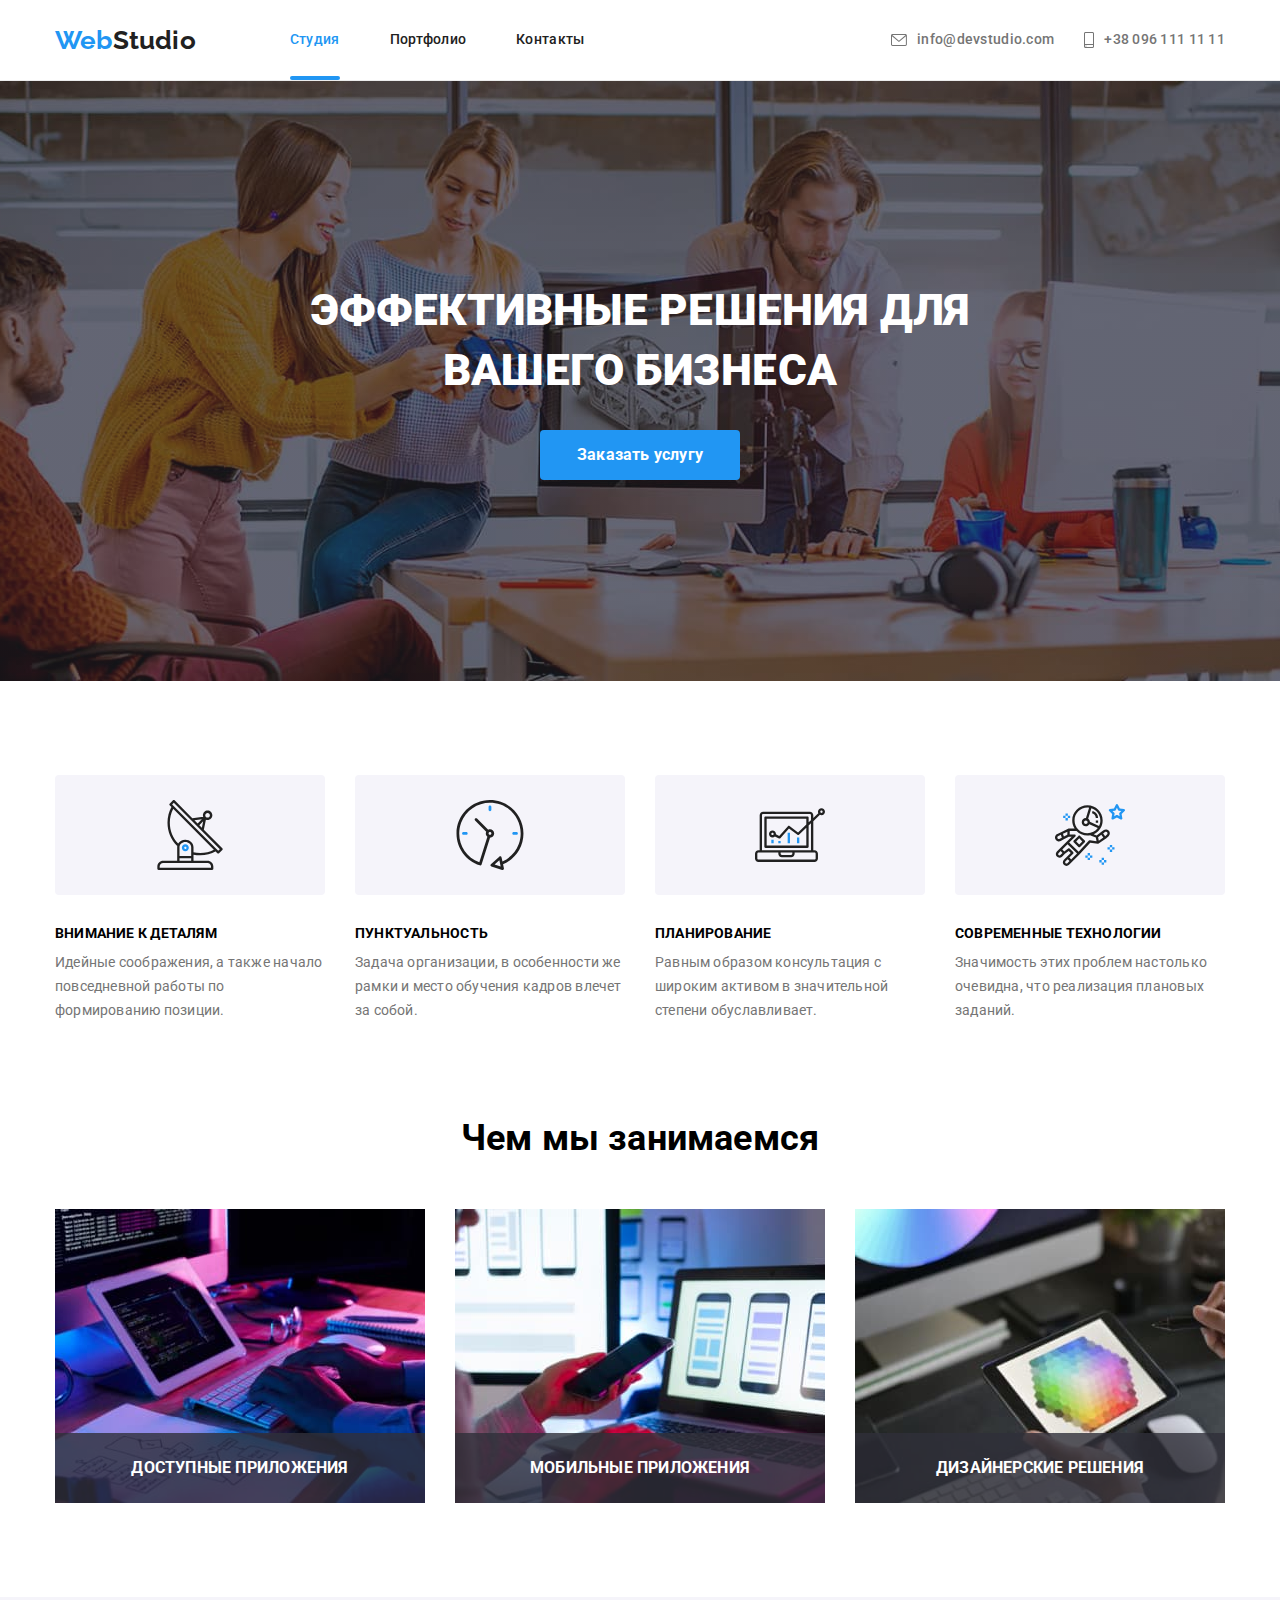
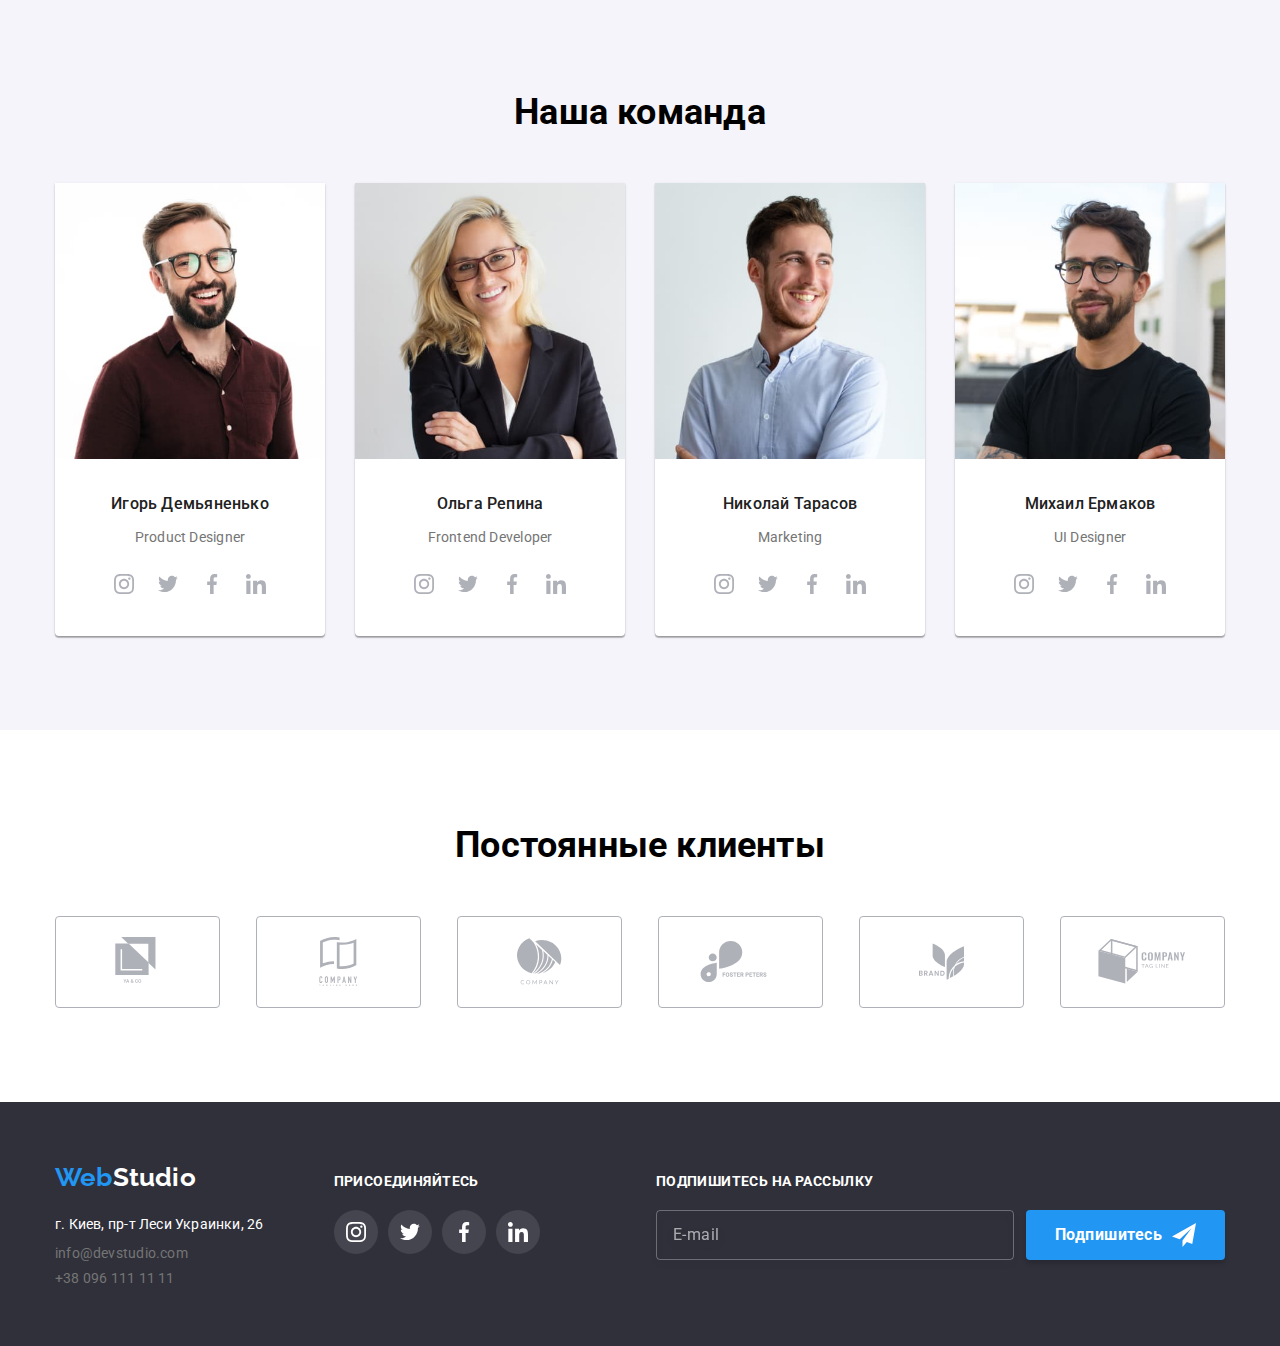
==== commit 66d52f20: "hw" ====
--- a/index.html
+++ b/index.html
@@ -141,7 +141,7 @@
                             <li>
                                 <div class="product">
                                     <div class="product">
-                                        <img srcset="./img/coding-pic@2x.jpg 2x" src="./images/coding-pic.jpg"
+                                        <img srcset="./img/coding-pic@2x.jpg 2x" src="./img/coding-pic.jpg"
                                             alt="coding-picture-1">
                                     <div class="image-overlay">
                                         <h3 class="image-title">ДОСТУПНЫЕ ПРИЛОЖЕНИЯ</h3>
@@ -150,7 +150,7 @@
                             </li>
                             <li>
                                 <div class="product">
-                                    <img srcset="./img/phone-pic@2x.jpg 2x" src="./images/phone-pic.jpg"
+                                    <img srcset="./img/phone-pic@2x.jpg 2x" src="./img/phone-pic.jpg"
                                 alt="coding-picture-2">
                                     <div class="image-overlay">
                                         <h3 class="image-title">МОБИЛЬНЫЕ ПРИЛОЖЕНИЯ</h3>
@@ -160,7 +160,7 @@
                             
                             <li>
                                 <div class="product">
-                                    <img srcset="./img/tablet-pic@2x.jpg 2x" src="./images/tablet-pic.jpg"
+                                    <img srcset="./img/tablet-pic@2x.jpg 2x" src="./img/tablet-pic.jpg"
                                     alt="coding-picture-3">
                                     <div class="image-overlay">
                                         <h3 class="image-title">ДИЗАЙНЕРСКИЕ РЕШЕНИЯ</h3>
--- a/css/main.min.css
+++ b/css/main.min.css
@@ -1,2 +1,2 @@
-.logo-link,.footer-icon-link,.icon-link,.skills-icon-link,.skill-icon,.image-overlay,.subscribe-btn{display:flex;align-items:center;justify-content:center}.button-primary,.names,.project-technology{font-size:16px;line-height:1.9}body{font-family:"Roboto",sans-serif;font-weight:400;font-size:14px;letter-spacing:0.015em;background-color:#fff}a{display:block}section{padding:60px 0}@media (min-width: 1200px){section{padding:94px 0}}.list,.input-foot-container{padding:0;margin:0;list-style:none;text-decoration:none}.container{max-width:480px;padding-left:15px;padding-right:15px;margin:0 auto}@media (min-width: 768px){.container{max-width:768px}}@media (min-width: 1200px){.container{max-width:1200px}}.menu-button{padding:0;top:10px;right:15px;position:absolute;background-color:transparent;border:none;cursor:pointer;transition-property:color;transition-duration:250ms;transition-timing-function:cubic-bezier(0.4, 0, 0.2, 1)}.menu-button.is-open{position:fixed;z-index:2}.menu-button:hover,.menu-button:focus{color:#2196F3}.menu-button__icon{fill:currentColor}@media (min-width: 768px){.menu-button{display:none}}.icon-menu{display:block}.icon-cross{fill:currentColor;display:none;position:fixed}.menu-button.is-open .icon-cross{display:block}.menu-button.is-open .icon-menu{display:none}.backdrop{position:fixed;top:0;left:0;width:100%;height:100%;padding:15px 15px;overflow-y:scroll;background-color:rgba(0,0,0,0.5);opacity:1;transition:opacity 250ms cubic-bezier(0.4, 0, 0.2, 1)}@media (min-width: 768px){.backdrop{padding:25px 160px}}@media (min-width: 1200px){.backdrop{padding:120px 160px}}.backdrop.is-hidden{opacity:0;pointer-events:none}.backdrop.is-hidden .modal{transform:scale(0.9)}.social-mob-list{display:flex}@media screen and (min-width: 767px){.social-mob-list{display:none}}.social-mob-item:not(:last-child){padding-right:10px;margin-right:10px;border-right:1px solid rgba(33,33,33,0.2)}.social-mob-link{font-weight:500;font-size:calc(9px + (18 - 9) * ((100vw - 300px) / (480 - 300)));line-height:1.2;letter-spacing:0.02em;color:#2196F3;text-decoration:none;transition-property:color font-size;transition:250ms;transition-timing-function:cubic-bezier(0.4, 0, 0.2, 1)}.logo-list{display:flex;flex-wrap:wrap}@media (min-width: 1200px){.logo-list{display:flex;justify-content:space-between}}.logo{width:calc((100% - 1 * 30px) / 2);border:1px solid #AFB1B8;box-sizing:border-box;border-radius:4px;transition-property:border-color;transition:250ms;transition-timing-function:cubic-bezier(0.4, 0, 0.2, 1)}.logo:hover,.logo:focus{border-color:#2196F3}@media (max-width: 767px){.logo:not(:nth-last-child(-n+2)){margin-bottom:30px}}@media (max-width: 767px){.logo:nth-child(2n+1){margin-right:30px}}@media (min-width: 768px){.logo{width:calc((100% - 2 * 30px) / 3)}}@media (min-width: 768px){.logo:not(:nth-child(1n+6)):not(:nth-child(3)){margin-right:30px}}@media (min-width: 768px){.logo:nth-child(-n+3){margin-bottom:30px}}@media (min-width: 1200px){.logo{width:calc((100% - 6 * 30px) / 6);margin:0 !important}}.logo-link{height:90px;color:#AFB1B8;fill:currentColor;transition-property:fill, color, filter;transition:250ms;transition-timing-function:cubic-bezier(0.4, 0, 0.2, 1)}.logo-link:hover,.logo-link:focus{color:#2196F3;border-color:#2196F3;filter:drop-shadow(0px 4px 4px rgba(0,0,0,0.25));outline:transparent}.subscribe{margin-top:0;margin-bottom:20px;font-weight:700;font-size:14px;line-height:1.14;letter-spacing:0.03em;text-transform:uppercase;color:#fff}.footer-social-links{display:flex;justify-content:center}.footer-social-item:not(:last-child){margin-right:10px}.footer-icon-link{width:44px;height:44px;color:#fff;fill:currentColor;background-color:rgba(255,255,255,0.1);border-radius:50%;transition-property:fill, background-color;transition:250ms;transition-timing-function:cubic-bezier(0.4, 0, 0.2, 1)}.footer-icon-link:hover,.footer-icon-link:focus{background-color:#2196F3}.footer-social-icon{width:20px;height:20px}.buttons,.current-button{margin-right:8px;margin-bottom:15px;padding:6px 22px;background:#F5F4FA;border-radius:4px;border-style:none;font-weight:500;font-size:16px;line-height:1.61;text-align:center;color:#212121;transition-property:background-color, box-shadow, color;transition:250ms;transition-timing-function:cubic-bezier(0.4, 0, 0.2, 1)}.buttons-section{padding-bottom:50px;display:flex;flex-wrap:wrap}@media (min-width: 768px){.buttons-section{justify-content:center}}.buttons:focus,.buttons:hover{color:#fff;background-color:#2196F3;transition:color 0.25s, background-color 0.25s;box-shadow:0 0.5em 0.5em -0.4em #212121;transform:translateY(-0.15em);cursor:pointer}.description{position:relative;overflow:hidden;outline:transparent}.project-overlay{position:absolute;top:0;left:0;width:100%;height:100%;background-color:rgba(33,150,243,0.9);transform:translateY(100%);transition:250ms ease;transition-timing-function:cubic-bezier(0.4, 0, 0.2, 1)}.tech-description{margin:0;padding:63px 24px;font-family:Roboto;font-size:18px;line-height:1.55;color:#fff}.project-content:hover .project-overlay,.project-content:focus .project-overlay{transform:translateY(0)}.social-links{display:flex;justify-content:center}.icon-link{width:44px;height:44px;color:#afb1b8;fill:currentColor;border-radius:50%;transition-property:fill, background-color, color, filter;transition:250ms;transition-timing-function:cubic-bezier(0.4, 0, 0.2, 1)}.icon-link:hover,.icon-link:focus{color:#fff;background-color:#2196F3;box-shadow:0px 4px 4px rgba(0,0,0,0.25)}.social-icon{width:20px;height:20px}.page-header{position:relative;border-bottom:1px solid #ECECEC}.page-header .nav-logo-title{text-decoration:none;font-weight:700;font-size:26px;line-height:1.19;padding:16px 0 16px 0;color:#212121;font-family:"Raleway",sans-serif}@media (min-width: 768px){.page-header .nav-logo-title{margin-right:88px}}@media (min-width: 1200px){.page-header .nav-logo-title{margin-right:94px}}.page-header .menu-container{width:100%;background-color:#fff}.page-header .menu-container.is-open{display:flex;flex-direction:column;justify-content:space-between;overflow-y:scroll;z-index:1}@media (max-width: 767px){.page-header .menu-container{display:none;padding:48px 40px;position:fixed;top:0;left:0;width:100%;height:100%}}@media (min-width: 768px){.page-header .menu-container{display:flex;align-items:center}}.page-header .nav-container{display:flex;align-items:center}.page-header .navigation-links{display:flex;flex-direction:column;margin-bottom:30px}@media (min-width: 768px){.page-header .navigation-links{display:flex;flex-direction:row;margin:0}}.page-header .navigation-contacts{display:none}@media (min-width: 768px){.page-header .navigation-contacts{display:block;margin-left:auto}}@media (min-width: 1200px){.page-header .navigation-contacts{display:flex;align-items:center}}.page-header .navigation-contacts-adapt{margin-bottom:64px}@media (min-width: 768px){.page-header .navigation-contacts-adapt{display:none}}.page-header .nav-tel-adapt{margin-bottom:32px}.page-header .contacts-adapt{font-family:"Roboto",sans-serif;font-style:normal;font-weight:500;font-size:calc(12px + (24 - 12) * ((100vw - 300px) / (480 - 300)));line-height:28px;letter-spacing:0.02em;color:#757575;text-decoration:none;transition-property:color font-size;transition:250ms;transition-timing-function:cubic-bezier(0.4, 0, 0.2, 1)}.page-header .contacts-adapt:hover,.page-header .contacts-adapt:focus{color:#2196F3;font-size:calc(17px + (34 - 17) * ((100vw - 300px) / (480 - 300)))}.page-header .current,.page-header .nav-logo-title>span{color:#2196F3}.page-header .nav-email{margin-bottom:10px}@media (min-width: 1200px){.page-header .nav-email{margin:0 30px 0 0}}.page-header .icon-envelope{width:16px;height:12px;margin-right:10px}.page-header .icon-smartphone{width:10px;height:16px;margin-right:10px}.page-header .nav-link{color:#212121}.page-header .current,.page-header .nav-link{list-style:none;text-decoration:none;transition-property:color;transition:250ms;transition-timing-function:cubic-bezier(0.4, 0, 0.2, 1)}@media (min-width: 768px){.page-header .current,.page-header .nav-link{padding:32px 0}}.page-header .navigation-links,.page-header .nav-link,.page-header .contacts{font-weight:500;font-size:calc(20px + (40 - 20) * ((100vw - 300px) / (480 - 300)));line-height:47px;letter-spacing:0.02em}@media (min-width: 768px){.page-header .navigation-links,.page-header .nav-link,.page-header .contacts{font-weight:500;font-size:14px;line-height:1.14;text-decoration:none}}.page-header .contacts{display:flex;align-items:center;fill:currentColor;color:#757575;transition-property:color;transition:250ms;transition-timing-function:cubic-bezier(0.4, 0, 0.2, 1)}.page-header .site-nav{padding-bottom:32px}.page-header .site-nav:last-child{padding:0px}@media (min-width: 768px){.page-header .site-nav{position:relative;padding:0}.page-header .site-nav:not(:last-child){margin-right:50px}}@media (min-width: 768px){.page-header .current::before{content:'';position:absolute;display:inline-block;bottom:0;left:0;width:100%;height:4px;border-radius:2px;background-color:#2196F3}}@media (min-width: 768px){.page-header .nav-link::before{content:'';position:absolute;display:inline-block;bottom:0;left:0;width:100%;height:4px;border-radius:2px;background-color:#2196F3;transition-property:fill, background-color;transition:250ms;transition-timing-function:cubic-bezier(0.4, 0, 0.2, 1);transform:scale(0)}}.page-header .nav-link:hover::before,.page-header .nav-link:focus::before{transform:scale(1)}.page-header .nav-link:focus,.page-header .nav-link:hover,.page-header .contacts:focus,.page-header .contacts:hover,.page-header .contacts-email:focus,.page-header .contacts-email:hover,.page-header .contacts-tel:focus,.page-header .contacts-tel:hover{color:#2196F3;cursor:pointer}.hero-container{max-width:360px}@media (min-width: 1200px){.hero-container{max-width:696px}}.hero{max-width:1600px;max-height:400px;padding:118px 0;margin:0 auto;background-image:linear-gradient(to right, rgba(47,48,58,0.4), rgba(47,48,58,0.4)),url(../img/hero-tablet.jpg);background-repeat:no-repeat;background-size:cover;background-position:center;text-align:center;background-color:#C4C4C4}@media (min-device-pixel-ratio: 2), (min-resolution: 192dpi), (min-resolution: 2dppx){.hero{background-image:linear-gradient(to right, rgba(47,48,58,0.4), rgba(47,48,58,0.4)),url(../img/hero-tablet@2x.jpg)}}@media (min-width: 1200px){.hero{min-height:600px;padding:200px 0;background-image:linear-gradient(to right, rgba(47,48,58,0.4), rgba(47,48,58,0.4)),url(../img/hero-background.jpg)}}@media (min-width: 1200px) and (min-device-pixel-ratio: 2), (min-width: 1200px) and (min-resolution: 192dpi), (min-width: 1200px) and (min-resolution: 2dppx){.hero{background-image:linear-gradient(to right, rgba(47,48,58,0.4), rgba(47,48,58,0.4)),url(../img/hero-background@2x.jpg)}}.hero-title{margin-top:0;font-weight:900;font-size:26px;line-height:1.61;text-transform:uppercase;color:#fff}@media (min-width: 1200px){.hero-title{font-size:44px;line-height:1.36}}.button-primary{display:inline-block;min-width:200px;border-radius:4px;padding:10px 32px;font-weight:700;text-decoration:none;text-align:center;color:#fff;background:#2196F3}.section-title{margin-bottom:50px;margin-top:0;font-size:36px;line-height:1.17;text-align:center}.skills-list{display:block}@media (min-width: 768px){.skills-list{display:flex;flex-wrap:wrap;justify-content:space-between}}@media (min-width: 1200px){.skills-list{display:flex;justify-content:space-between}}.skills{margin-bottom:30px}.skills:last-child{margin:0}@media (min-width: 768px){.skills{width:354px}}@media (min-width: 1200px){.skills{width:270px;margin:0}}.skills-icon-link{margin:0 0 30px 0;height:120px;background:#F5F4FA;border-radius:4px}@media (min-width: 1200px){.skills-icon-link{width:270px}}.skill-icon{width:70px;height:70px}.skill-title{margin-top:0;margin-bottom:10px;font-size:14px;text-transform:uppercase}@media (max-width: 768px){.skill-title{text-align:center}}.skills-description{flex-wrap:wrap;margin-top:0;margin-bottom:0;line-height:1.71;color:#757575}@media (min-width: 1200px){.skills-description{width:270px}}.images-container{padding-top:0}@media (max-width: 1199px){.images-container{display:none}}.images{display:flex;justify-content:space-between}.product{display:flex;position:relative}.image-overlay{position:absolute;margin:0;width:370px;height:70px;bottom:0;left:0;text-transform:uppercase;color:#fff;background:rgba(47,48,58,0.8)}.image-title{margin:0;text-transform:uppercase;color:#fff}.our-team-section{background-color:#F5F4FA}@media (min-width: 768px){.team-list{display:flex;flex-wrap:wrap;justify-content:space-between}}@media (min-width: 1200px){.team-list{display:flex;justify-content:space-between}}.team-photo{display:block;width:100%}@media (min-width: 768px){.team-photo{width:354px}}@media (min-width: 1200px){.team-photo{width:270px}}.team-person{margin-bottom:30px;background:#FFFFFF;box-shadow:0px 1px 3px rgba(0,0,0,0.12),0px 1px 1px rgba(0,0,0,0.14),0px 2px 1px rgba(0,0,0,0.2);border-radius:0px 0px 4px 4px}.team-person:last-child{margin:0}@media (min-width: 768px){.team-person:nth-last-child(-n+2){margin:0}}@media (min-width: 1200px){.team-person{margin:0}}.descr-container{padding:30px 32px}.names{margin-top:0;margin-bottom:10px;font-weight:500;text-align:center;color:#212121}.profession{margin-top:0;margin-bottom:16px;text-align:center;color:#757575}.project-name-container{padding:20px 24px}.project-title{margin:0px 0px 4px 0px;font-weight:700;font-size:18px;line-height:2;color:#212121}.project-technology{margin:0;color:#757575}.projects{display:flex;flex-wrap:wrap;padding-left:0;margin:0;list-style:none}.portfolio-images{display:block;width:100%}.project-content{text-decoration:none;transition-property:box-shadow;transition:250ms;transition-timing-function:cubic-bezier(0.4, 0, 0.2, 1)}.project-content:hover,.project-content:focus{box-shadow:0px 1px 1px rgba(0,0,0,0.12),0px 4px 4px rgba(0,0,0,0.06),1px 4px 6px rgba(0,0,0,0.16);outline:transparent}.projects-item{width:100%;margin-bottom:30px;background:#fff;border:1px solid #EEEEEE}@media (min-width: 768px){.projects-item{width:354px}.projects-item:nth-child(odd){margin-right:30px}.projects-item:last-child{margin:0}}@media (min-width: 1200px){.projects-item{width:370px;margin-right:30px}.projects-item:nth-child(3n){margin-right:0}.projects-item:nth-last-child(-n+3){margin-bottom:0}}@media (min-width: 1200px){.footer-container{display:flex;align-items:baseline;justify-content:space-between}}.footer-unifying{margin-bottom:60px}@media (min-width: 768px){.footer-unifying{display:flex;align-items:baseline;justify-content:space-evenly}}@media (max-width: 1199px){.footer-container{text-align:center}}@media (max-width: 768px){.first-container{margin-bottom:60px}}@media (min-width: 1200px){.second-container{margin-left:70px}}.page-footer{margin:0 auto;padding-top:60px;padding-bottom:60px;background-color:#2F303A}.location,.studio-footer{color:#fff}.logo-title-footer{text-decoration:none;font-weight:700;font-size:26px;line-height:1.19;font-family:"Raleway",sans-serif;color:#2196F3;margin-bottom:20px}.location{margin-bottom:8px;font-style:normal;font-weight:400;font-size:14px;line-height:1.71}.contacts-tel,.contacts-email{display:inline-block;font-weight:400;font-size:14px;line-height:1.14;text-decoration:none;color:#757575;transition:color 250ms cubic-bezier(0.4, 0, 0.2, 1)}.contacts-tel:hover,.contacts-tel :focus,.contacts-email:hover,.contacts-email :focus{color:#2196F3;cursor:pointer}.footer-email{margin-bottom:8px}@media (min-width: 1200px){.third-container{margin-left:auto}}.footer-label{width:100%}@media (min-width: 1200px){.input-foot-cont{display:flex}}.subscribe-btn{padding:10px 29px;margin:0 auto;font-size:16px;line-height:1.87;font-weight:700;letter-spacing:0.03em;border-style:none;color:#fff;background-color:#2196F3;box-shadow:0px 4px 4px rgba(0,0,0,0.15);border-radius:4px;cursor:pointer}@media (min-width: 1200px){.subscribe-btn{margin-left:12px}}.icon-send{margin-left:10px}.footer-input{width:100%;height:50px;padding-left:16px;margin-bottom:20px;outline:transparent;color:#ffffff;font-weight:400;font-size:16px;line-height:1.25;letter-spacing:0.03em;background-color:transparent;border:1px solid rgba(255,255,255,0.3);box-sizing:border-box;filter:drop-shadow(0px 4px 4px rgba(0,0,0,0.15));border-radius:4px}.footer-input:focus{border-color:#2196F3}.footer-input::placeholder{font-size:16px;line-height:1.25;display:flex;align-items:center;color:rgba(255,255,255,0.6)}@media (min-width: 768px){.footer-input{width:450px}}@media (min-width: 1200px){.footer-input{width:358px;margin:0}}.modal-name{margin:0 0 12px 0;text-align:center}.modal{max-width:450px;margin:0 auto;border-radius:4px;box-shadow:0px 1px 3px rgba(0,0,0,0.12),0px 1px 1px rgba(0,0,0,0.14),0px 2px 1px rgba(0,0,0,0.2);background-color:#fff;transform:scale(1);transition:transform 250ms cubic-bezier(0.4, 0, 0.2, 1)}@media (min-width: 1200px){.modal{max-width:528px}}.modal-close-button{position:absolute;right:0;margin-top:8px;margin-right:8px;width:30px;height:30px;padding:6px;background-color:#fff;border:1px solid rgba(0,0,0,0.1);border-radius:50%;box-sizing:border-box}.modal-close-button:hover{color:#2196F3;cursor:pointer}.modal-form-container{padding:40px}.form-label{margin-bottom:4px;font-size:12px;line-height:1.16;color:#757575}.form-field{margin-bottom:10px}.form-field input{height:40px;padding-left:42px;font-size:14px;line-height:1.14;border:1px solid rgba(33,33,33,0.2);box-sizing:border-box;border-radius:4px}textarea{resize:none;height:120px;padding:12px 16px;font-size:14px;line-height:1.14;border:1px solid rgba(33,33,33,0.2);box-sizing:border-box;border-radius:4px}textarea::placeholder{font-size:14px;line-height:1.16;color:rgba(117,117,117,0.5)}.info-input{position:relative;display:flex;flex-direction:column;margin-top:4px;margin-bottom:10px}.modal-icon{position:absolute;top:0;left:14px;top:50%;transform:translateY(-50%)}.terms{display:inline-flex;font-size:14px;line-height:1.71;color:#2196F3}.modal-submit{margin:0 auto;padding:10px 55px;font-size:16px;line-height:1.87;font-weight:700;display:flex;align-items:center;text-align:center;border-style:none;cursor:pointer;color:#fff;background-color:#2196F3;box-shadow:0px 4px 4px rgba(0,0,0,0.15);border-radius:4px}.form-field input:focus,.form-field textarea:focus{border-color:#2196F3;outline:transparent}input:focus+.modal-icon{fill:#2196F3}.visually-hidden{-webkit-appearance:none;-moz-appearance:none;position:absolute}.modal-policy-text{font-size:14px;line-height:1.71;color:#757575}.policy{margin-bottom:30px}.modal-checkbox ~ span::before{content:'';display:inline-flex;width:16px;height:15px;margin-right:8px;border:2px solid #212121;border-radius:4px}.modal-checkbox:focus ~ span::before{outline:2px solid #2196F3}.modal-checkbox:checked+span::before{background-color:#2196F3;background-image:url(../images/icon-check.svg);background-size:contain;background-origin:border-box;border:2px solid #2196F3}
+.logo-link,.footer-icon-link,.icon-link,.skills-icon-link,.skill-icon,.image-overlay,.subscribe-btn{display:flex;align-items:center;justify-content:center}.button-primary,.names,.project-technology{font-size:16px;line-height:1.9}body{font-family:"Roboto",sans-serif;font-weight:400;font-size:14px;letter-spacing:0.015em;background-color:#fff}a{display:block}section{padding:60px 0}@media (min-width: 1200px){section{padding:94px 0}}.list,.input-foot-container{padding:0;margin:0;list-style:none;text-decoration:none}.container{max-width:480px;padding-left:15px;padding-right:15px;margin:0 auto}@media (min-width: 768px){.container{max-width:768px}}@media (min-width: 1200px){.container{max-width:1200px}}.menu-button{padding:0;top:10px;right:15px;position:absolute;background-color:transparent;border:none;cursor:pointer;transition-property:color;transition-duration:250ms;transition-timing-function:cubic-bezier(0.4, 0, 0.2, 1)}.menu-button.is-open{position:fixed;z-index:2}.menu-button:hover,.menu-button:focus{color:#2196F3}.menu-button__icon{fill:currentColor}@media (min-width: 768px){.menu-button{display:none}}.icon-menu{display:block}.icon-cross{fill:currentColor;display:none;position:fixed}.menu-button.is-open .icon-cross{display:block}.menu-button.is-open .icon-menu{display:none}.backdrop{position:fixed;top:0;left:0;width:100%;height:100%;padding:15px 15px;overflow-y:scroll;background-color:rgba(0,0,0,0.5);opacity:1;transition:opacity 250ms cubic-bezier(0.4, 0, 0.2, 1)}@media (min-width: 768px){.backdrop{padding:25px 160px}}@media (min-width: 1200px){.backdrop{padding:120px 160px}}.backdrop.is-hidden{opacity:0;pointer-events:none}.backdrop.is-hidden .modal{transform:scale(0.9)}.social-mob-list{display:flex}@media screen and (min-width: 767px){.social-mob-list{display:none}}.social-mob-item:not(:last-child){padding-right:10px;margin-right:10px;border-right:1px solid rgba(33,33,33,0.2)}.social-mob-link{font-weight:500;font-size:calc(9px + (18 - 9) * ((100vw - 300px) / (480 - 300)));line-height:1.2;letter-spacing:0.02em;color:#2196F3;text-decoration:none;transition-property:color font-size;transition:250ms;transition-timing-function:cubic-bezier(0.4, 0, 0.2, 1)}.logo-list{display:flex;flex-wrap:wrap}@media (min-width: 1200px){.logo-list{display:flex;justify-content:space-between}}.logo{width:calc((100% - 1 * 30px) / 2);border:1px solid #AFB1B8;box-sizing:border-box;border-radius:4px;transition-property:border-color;transition:250ms;transition-timing-function:cubic-bezier(0.4, 0, 0.2, 1)}.logo:hover,.logo:focus{border-color:#2196F3}@media (max-width: 767px){.logo:not(:nth-last-child(-n+2)){margin-bottom:30px}}@media (max-width: 767px){.logo:nth-child(2n+1){margin-right:30px}}@media (min-width: 768px){.logo{width:calc((100% - 2 * 30px) / 3)}}@media (min-width: 768px){.logo:not(:nth-child(1n+6)):not(:nth-child(3)){margin-right:30px}}@media (min-width: 768px){.logo:nth-child(-n+3){margin-bottom:30px}}@media (min-width: 1200px){.logo{width:calc((100% - 6 * 30px) / 6);margin:0 !important}}.logo-link{height:90px;color:#AFB1B8;fill:currentColor;transition-property:fill, color, filter;transition:250ms;transition-timing-function:cubic-bezier(0.4, 0, 0.2, 1)}.logo-link:hover,.logo-link:focus{color:#2196F3;border-color:#2196F3;filter:drop-shadow(0px 4px 4px rgba(0,0,0,0.25));outline:transparent}.subscribe{margin-top:0;margin-bottom:20px;font-weight:700;font-size:14px;line-height:1.14;letter-spacing:0.03em;text-transform:uppercase;color:#fff}.footer-social-links{display:flex;justify-content:center}.footer-social-item:not(:last-child){margin-right:10px}.footer-icon-link{width:44px;height:44px;color:#fff;fill:currentColor;background-color:rgba(255,255,255,0.1);border-radius:50%;transition-property:fill, background-color;transition:250ms;transition-timing-function:cubic-bezier(0.4, 0, 0.2, 1)}.footer-icon-link:hover,.footer-icon-link:focus{background-color:#2196F3}.footer-social-icon{width:20px;height:20px}.buttons,.current-button{margin-right:8px;margin-bottom:15px;padding:6px 22px;background:#F5F4FA;border-radius:4px;border-style:none;font-weight:500;font-size:16px;line-height:1.61;text-align:center;color:#212121;transition-property:background-color, box-shadow, color;transition:250ms;transition-timing-function:cubic-bezier(0.4, 0, 0.2, 1)}.buttons-section{padding-bottom:50px;display:flex;flex-wrap:wrap}@media (min-width: 768px){.buttons-section{justify-content:center}}.buttons:focus,.buttons:hover{color:#fff;background-color:#2196F3;transition:color 0.25s, background-color 0.25s;box-shadow:0 0.5em 0.5em -0.4em #212121;transform:translateY(-0.15em);cursor:pointer}.description{position:relative;overflow:hidden;outline:transparent}.project-overlay{position:absolute;top:0;left:0;width:100%;height:100%;background-color:rgba(33,150,243,0.9);transform:translateY(100%);transition:250ms ease;transition-timing-function:cubic-bezier(0.4, 0, 0.2, 1)}.tech-description{margin:0;padding:63px 24px;font-family:Roboto;font-size:18px;line-height:1.55;color:#fff}.project-content:hover .project-overlay,.project-content:focus .project-overlay{transform:translateY(0)}.social-links{display:flex;justify-content:center}.icon-link{width:44px;height:44px;color:#afb1b8;fill:currentColor;border-radius:50%;transition-property:fill, background-color, color, filter;transition:250ms;transition-timing-function:cubic-bezier(0.4, 0, 0.2, 1)}.icon-link:hover,.icon-link:focus{color:#fff;background-color:#2196F3;box-shadow:0px 4px 4px rgba(0,0,0,0.25)}.social-icon{width:20px;height:20px}.page-header{position:relative;border-bottom:1px solid #ECECEC}.page-header .nav-logo-title{text-decoration:none;font-weight:700;font-size:26px;line-height:1.19;padding:16px 0 16px 0;color:#212121;font-family:"Raleway",sans-serif}@media (min-width: 768px){.page-header .nav-logo-title{margin-right:88px}}@media (min-width: 1200px){.page-header .nav-logo-title{margin-right:94px}}.page-header .menu-container{width:100%;background-color:#fff}.page-header .menu-container.is-open{display:flex;flex-direction:column;justify-content:space-between;overflow-y:scroll;z-index:1}@media (max-width: 767px){.page-header .menu-container{display:none;padding:48px 40px;position:fixed;top:0;left:0;width:100%;height:100%}}@media (min-width: 768px){.page-header .menu-container{display:flex;align-items:center}}.page-header .nav-container{display:flex;align-items:center}.page-header .navigation-links{display:flex;flex-direction:column;margin-bottom:30px}@media (min-width: 768px){.page-header .navigation-links{display:flex;flex-direction:row;margin:0}}.page-header .navigation-contacts{display:none}@media (min-width: 768px){.page-header .navigation-contacts{display:block;margin-left:auto}}@media (min-width: 1200px){.page-header .navigation-contacts{display:flex;align-items:center}}.page-header .navigation-contacts-adapt{margin-bottom:64px}@media (min-width: 768px){.page-header .navigation-contacts-adapt{display:none}}.page-header .nav-tel-adapt{margin-bottom:32px}.page-header .contacts-adapt{font-family:"Roboto",sans-serif;font-style:normal;font-weight:500;font-size:calc(12px + (24 - 12) * ((100vw - 300px) / (480 - 300)));line-height:28px;letter-spacing:0.02em;color:#757575;text-decoration:none;transition-property:color font-size;transition:250ms;transition-timing-function:cubic-bezier(0.4, 0, 0.2, 1)}.page-header .contacts-adapt:hover,.page-header .contacts-adapt:focus{color:#2196F3;font-size:calc(17px + (34 - 17) * ((100vw - 300px) / (480 - 300)))}.page-header .current,.page-header .nav-logo-title>span{color:#2196F3}.page-header .nav-email{margin-bottom:10px}@media (min-width: 1200px){.page-header .nav-email{margin:0 30px 0 0}}.page-header .icon-envelope{width:16px;height:12px;margin-right:10px}.page-header .icon-smartphone{width:10px;height:16px;margin-right:10px}.page-header .nav-link{color:#212121}.page-header .current,.page-header .nav-link{list-style:none;text-decoration:none;transition-property:color;transition:250ms;transition-timing-function:cubic-bezier(0.4, 0, 0.2, 1)}@media (min-width: 768px){.page-header .current,.page-header .nav-link{padding:32px 0}}.page-header .navigation-links,.page-header .nav-link,.page-header .contacts{font-weight:500;font-size:calc(20px + (40 - 20) * ((100vw - 300px) / (480 - 300)));line-height:47px;letter-spacing:0.02em}@media (min-width: 768px){.page-header .navigation-links,.page-header .nav-link,.page-header .contacts{font-weight:500;font-size:14px;line-height:1.14;text-decoration:none}}.page-header .contacts{display:flex;align-items:center;fill:currentColor;color:#757575;transition-property:color;transition:250ms;transition-timing-function:cubic-bezier(0.4, 0, 0.2, 1)}.page-header .site-nav{padding-bottom:32px}.page-header .site-nav:last-child{padding:0px}@media (min-width: 768px){.page-header .site-nav{position:relative;padding:0}.page-header .site-nav:not(:last-child){margin-right:50px}}@media (min-width: 768px){.page-header .current::before{content:'';position:absolute;display:inline-block;bottom:0;left:0;width:100%;height:4px;border-radius:2px;background-color:#2196F3}}@media (min-width: 768px){.page-header .nav-link::before{content:'';position:absolute;display:inline-block;bottom:0;left:0;width:100%;height:4px;border-radius:2px;background-color:#2196F3;transition-property:fill, background-color;transition:250ms;transition-timing-function:cubic-bezier(0.4, 0, 0.2, 1);transform:scale(0)}}.page-header .nav-link:hover::before,.page-header .nav-link:focus::before{transform:scale(1)}.page-header .nav-link:focus,.page-header .nav-link:hover,.page-header .contacts:focus,.page-header .contacts:hover,.page-header .contacts-email:focus,.page-header .contacts-email:hover,.page-header .contacts-tel:focus,.page-header .contacts-tel:hover{color:#2196F3;cursor:pointer}.hero-container{max-width:360px}@media (min-width: 1200px){.hero-container{max-width:696px}}.hero{max-width:1600px;max-height:400px;padding:118px 0;margin:0 auto;background-image:linear-gradient(to right, rgba(47,48,58,0.4), rgba(47,48,58,0.4)),url(../img/hero-tablet.jpg);background-repeat:no-repeat;background-size:cover;background-position:center;text-align:center;background-color:#C4C4C4}@media (min-device-pixel-ratio: 2), (min-resolution: 192dpi), (min-resolution: 2dppx){.hero{background-image:linear-gradient(to right, rgba(47,48,58,0.4), rgba(47,48,58,0.4)),url(../img/hero-tablet@2x.jpg)}}@media (min-width: 1200px){.hero{min-height:600px;padding:200px 0;background-image:linear-gradient(to right, rgba(47,48,58,0.4), rgba(47,48,58,0.4)),url(../img/hero-background.jpg)}}@media (min-width: 1200px) and (min-device-pixel-ratio: 2), (min-width: 1200px) and (min-resolution: 192dpi), (min-width: 1200px) and (min-resolution: 2dppx){.hero{background-image:linear-gradient(to right, rgba(47,48,58,0.4), rgba(47,48,58,0.4)),url(../img/hero-background@2x.jpg)}}.hero-title{margin-top:0;font-weight:900;font-size:26px;line-height:1.61;text-transform:uppercase;color:#fff}@media (min-width: 1200px){.hero-title{font-size:44px;line-height:1.36}}.button-primary{display:inline-block;min-width:200px;border-radius:4px;padding:10px 32px;font-weight:700;text-decoration:none;text-align:center;color:#fff;background:#2196F3}.section-title{margin-bottom:50px;margin-top:0;font-size:36px;line-height:1.17;text-align:center}.skills-list{display:block}@media (min-width: 768px){.skills-list{display:flex;flex-wrap:wrap;justify-content:space-between}}@media (min-width: 1200px){.skills-list{display:flex;justify-content:space-between}}.skills{margin-bottom:30px}.skills:last-child{margin:0}@media (min-width: 768px){.skills{width:354px}}@media (min-width: 1200px){.skills{width:270px;margin:0}}.skills-icon-link{margin:0 0 30px 0;height:120px;background:#F5F4FA;border-radius:4px}@media (min-width: 1200px){.skills-icon-link{width:270px}}.skill-icon{width:70px;height:70px}.skill-title{margin-top:0;margin-bottom:10px;font-size:14px;text-transform:uppercase}@media (max-width: 768px){.skill-title{text-align:center}}.skills-description{flex-wrap:wrap;margin-top:0;margin-bottom:0;line-height:1.71;color:#757575}@media (min-width: 1200px){.skills-description{width:270px}}.images-container{padding-top:0}@media (max-width: 1199px){.images-container{display:none}}.images{display:flex;justify-content:space-between}.product{display:flex;position:relative}.image-overlay{position:absolute;margin:0;width:370px;height:70px;bottom:0;left:0;text-transform:uppercase;color:#fff;background:rgba(47,48,58,0.8)}.image-title{margin:0;text-transform:uppercase;color:#fff}.our-team-section{background-color:#F5F4FA}@media (min-width: 768px){.team-list{display:flex;flex-wrap:wrap;justify-content:space-between}}@media (min-width: 1200px){.team-list{display:flex;justify-content:space-between}}.team-photo{display:block;width:100%}@media (min-width: 768px){.team-photo{width:354px}}@media (min-width: 1200px){.team-photo{width:270px}}.team-person{margin-bottom:30px;background:#FFFFFF;box-shadow:0px 1px 3px rgba(0,0,0,0.12),0px 1px 1px rgba(0,0,0,0.14),0px 2px 1px rgba(0,0,0,0.2);border-radius:0px 0px 4px 4px}.team-person:last-child{margin:0}@media (min-width: 768px){.team-person:nth-last-child(-n+2){margin:0}}@media (min-width: 1200px){.team-person{margin:0}}.descr-container{padding:30px 32px}.names{margin-top:0;margin-bottom:10px;font-weight:500;text-align:center;color:#212121}.profession{margin-top:0;margin-bottom:16px;text-align:center;color:#757575}.project-name-container{padding:20px 24px}.project-title{margin:0px 0px 4px 0px;font-weight:700;font-size:18px;line-height:2;color:#212121}.project-technology{margin:0;color:#757575}.projects{display:flex;flex-wrap:wrap;padding-left:0;margin:0;list-style:none}.portfolio-images{display:block;width:100%}.project-content{text-decoration:none;transition-property:box-shadow;transition:250ms;transition-timing-function:cubic-bezier(0.4, 0, 0.2, 1)}.project-content:hover,.project-content:focus{box-shadow:0px 1px 1px rgba(0,0,0,0.12),0px 4px 4px rgba(0,0,0,0.06),1px 4px 6px rgba(0,0,0,0.16);outline:transparent}.projects-item{width:100%;margin-bottom:30px;background:#fff;border:1px solid #EEEEEE}@media (min-width: 768px){.projects-item{width:354px}.projects-item:nth-child(odd){margin-right:30px}.projects-item:last-child{margin:0}}@media (min-width: 1200px){.projects-item{width:370px;margin-right:30px}.projects-item:nth-child(3n){margin-right:0}.projects-item:nth-last-child(-n+3){margin-bottom:0}}@media (min-width: 1200px){.footer-container{display:flex;align-items:baseline;justify-content:space-between}}@media (min-width: 768px){.footer-unifying{display:flex;align-items:baseline;justify-content:space-evenly}}@media (max-width: 1199px){.footer-container{text-align:center}}@media (max-width: 768px){.first-container{margin-bottom:60px}}@media (min-width: 1200px){.second-container{margin-left:70px}}.page-footer{margin:0 auto;padding-top:60px;padding-bottom:60px;background-color:#2F303A}.location,.studio-footer{color:#fff}.logo-title-footer{text-decoration:none;font-weight:700;font-size:26px;line-height:1.19;font-family:"Raleway",sans-serif;color:#2196F3;margin-bottom:20px}.location{margin-bottom:8px;font-style:normal;font-weight:400;font-size:14px;line-height:1.71}.contacts-tel,.contacts-email{display:inline-block;font-weight:400;font-size:14px;line-height:1.14;text-decoration:none;color:#757575;transition:color 250ms cubic-bezier(0.4, 0, 0.2, 1)}.contacts-tel:hover,.contacts-tel :focus,.contacts-email:hover,.contacts-email :focus{color:#2196F3;cursor:pointer}.footer-email{margin-bottom:8px}@media (min-width: 1200px){.third-container{margin-left:auto}}.footer-label{width:100%}@media (min-width: 1200px){.input-foot-cont{display:flex}}.subscribe-btn{padding:10px 29px;margin:0 auto;font-size:16px;line-height:1.87;font-weight:700;letter-spacing:0.03em;border-style:none;color:#fff;background-color:#2196F3;box-shadow:0px 4px 4px rgba(0,0,0,0.15);border-radius:4px;cursor:pointer}@media (min-width: 1200px){.subscribe-btn{margin-left:12px}}.icon-send{margin-left:10px}.footer-input{width:100%;height:50px;padding-left:16px;margin-bottom:20px;outline:transparent;color:#ffffff;font-weight:400;font-size:16px;line-height:1.25;letter-spacing:0.03em;background-color:transparent;border:1px solid rgba(255,255,255,0.3);box-sizing:border-box;filter:drop-shadow(0px 4px 4px rgba(0,0,0,0.15));border-radius:4px}.footer-input:focus{border-color:#2196F3}.footer-input::placeholder{font-size:16px;line-height:1.25;display:flex;align-items:center;color:rgba(255,255,255,0.6)}@media (min-width: 768px){.footer-input{width:450px}}@media (min-width: 1200px){.footer-input{width:358px;margin:0}}.modal-name{margin:0 0 12px 0;text-align:center}.modal{max-width:450px;margin:0 auto;border-radius:4px;box-shadow:0px 1px 3px rgba(0,0,0,0.12),0px 1px 1px rgba(0,0,0,0.14),0px 2px 1px rgba(0,0,0,0.2);background-color:#fff;transform:scale(1);transition:transform 250ms cubic-bezier(0.4, 0, 0.2, 1)}@media (min-width: 1200px){.modal{max-width:528px}}.modal-close-button{position:absolute;right:0;margin-top:8px;margin-right:8px;width:30px;height:30px;padding:6px;background-color:#fff;border:1px solid rgba(0,0,0,0.1);border-radius:50%;box-sizing:border-box}.modal-close-button:hover{color:#2196F3;cursor:pointer}.modal-form-container{padding:40px}.form-label{margin-bottom:4px;font-size:12px;line-height:1.16;color:#757575}.form-field{margin-bottom:10px}.form-field input{height:40px;padding-left:42px;font-size:14px;line-height:1.14;border:1px solid rgba(33,33,33,0.2);box-sizing:border-box;border-radius:4px}textarea{resize:none;height:120px;padding:12px 16px;font-size:14px;line-height:1.14;border:1px solid rgba(33,33,33,0.2);box-sizing:border-box;border-radius:4px}textarea::placeholder{font-size:14px;line-height:1.16;color:rgba(117,117,117,0.5)}.info-input{position:relative;display:flex;flex-direction:column;margin-top:4px;margin-bottom:10px}.modal-icon{position:absolute;top:0;left:14px;top:50%;transform:translateY(-50%)}.terms{display:inline-flex;font-size:14px;line-height:1.71;color:#2196F3}.modal-submit{margin:0 auto;padding:10px 55px;font-size:16px;line-height:1.87;font-weight:700;display:flex;align-items:center;text-align:center;border-style:none;cursor:pointer;color:#fff;background-color:#2196F3;box-shadow:0px 4px 4px rgba(0,0,0,0.15);border-radius:4px}.form-field input:focus,.form-field textarea:focus{border-color:#2196F3;outline:transparent}input:focus+.modal-icon{fill:#2196F3}.visually-hidden{-webkit-appearance:none;-moz-appearance:none;position:absolute}.modal-policy-text{font-size:14px;line-height:1.71;color:#757575}.policy{margin-bottom:30px}.modal-checkbox ~ span::before{content:'';display:inline-flex;width:16px;height:15px;margin-right:8px;border:2px solid #212121;border-radius:4px}.modal-checkbox:focus ~ span::before{outline:2px solid #2196F3}.modal-checkbox:checked+span::before{background-color:#2196F3;background-image:url(../images/icon-check.svg);background-size:contain;background-origin:border-box;border:2px solid #2196F3}
 /*# sourceMappingURL=main.min.css.map */